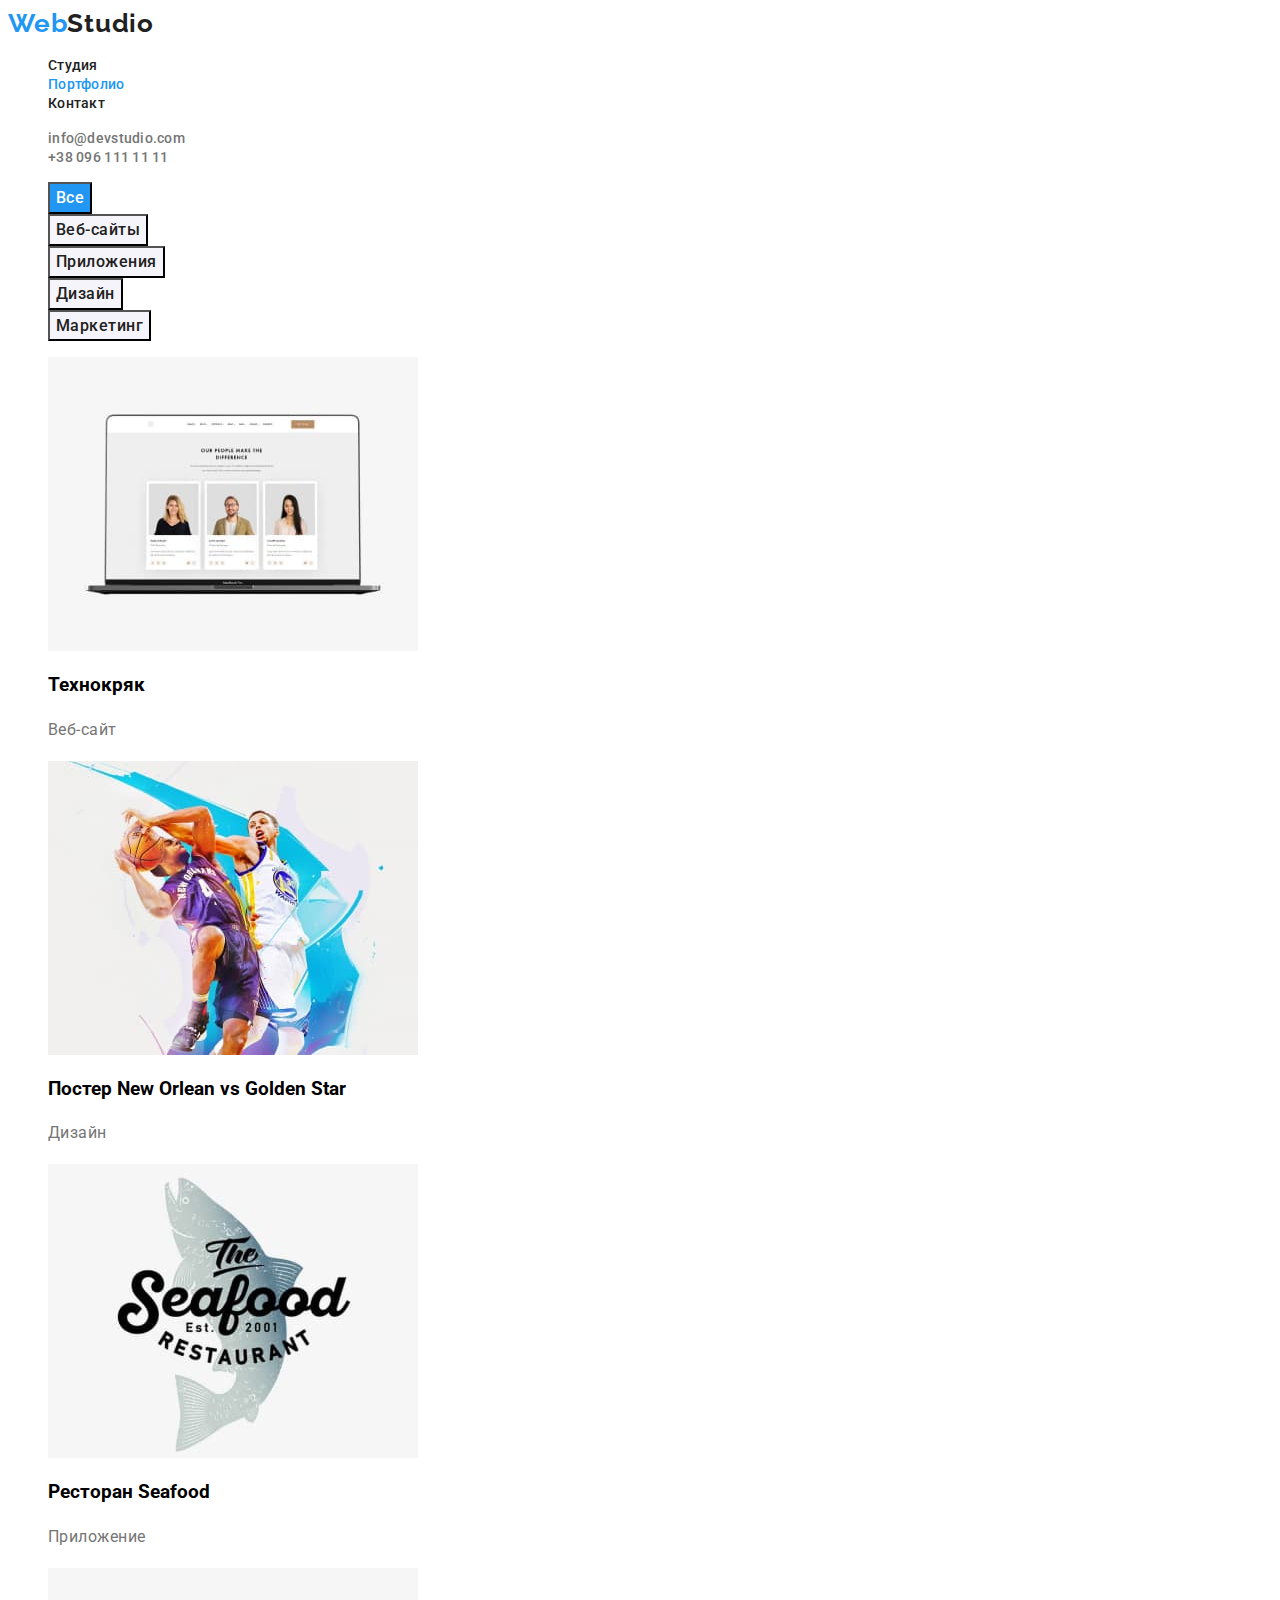
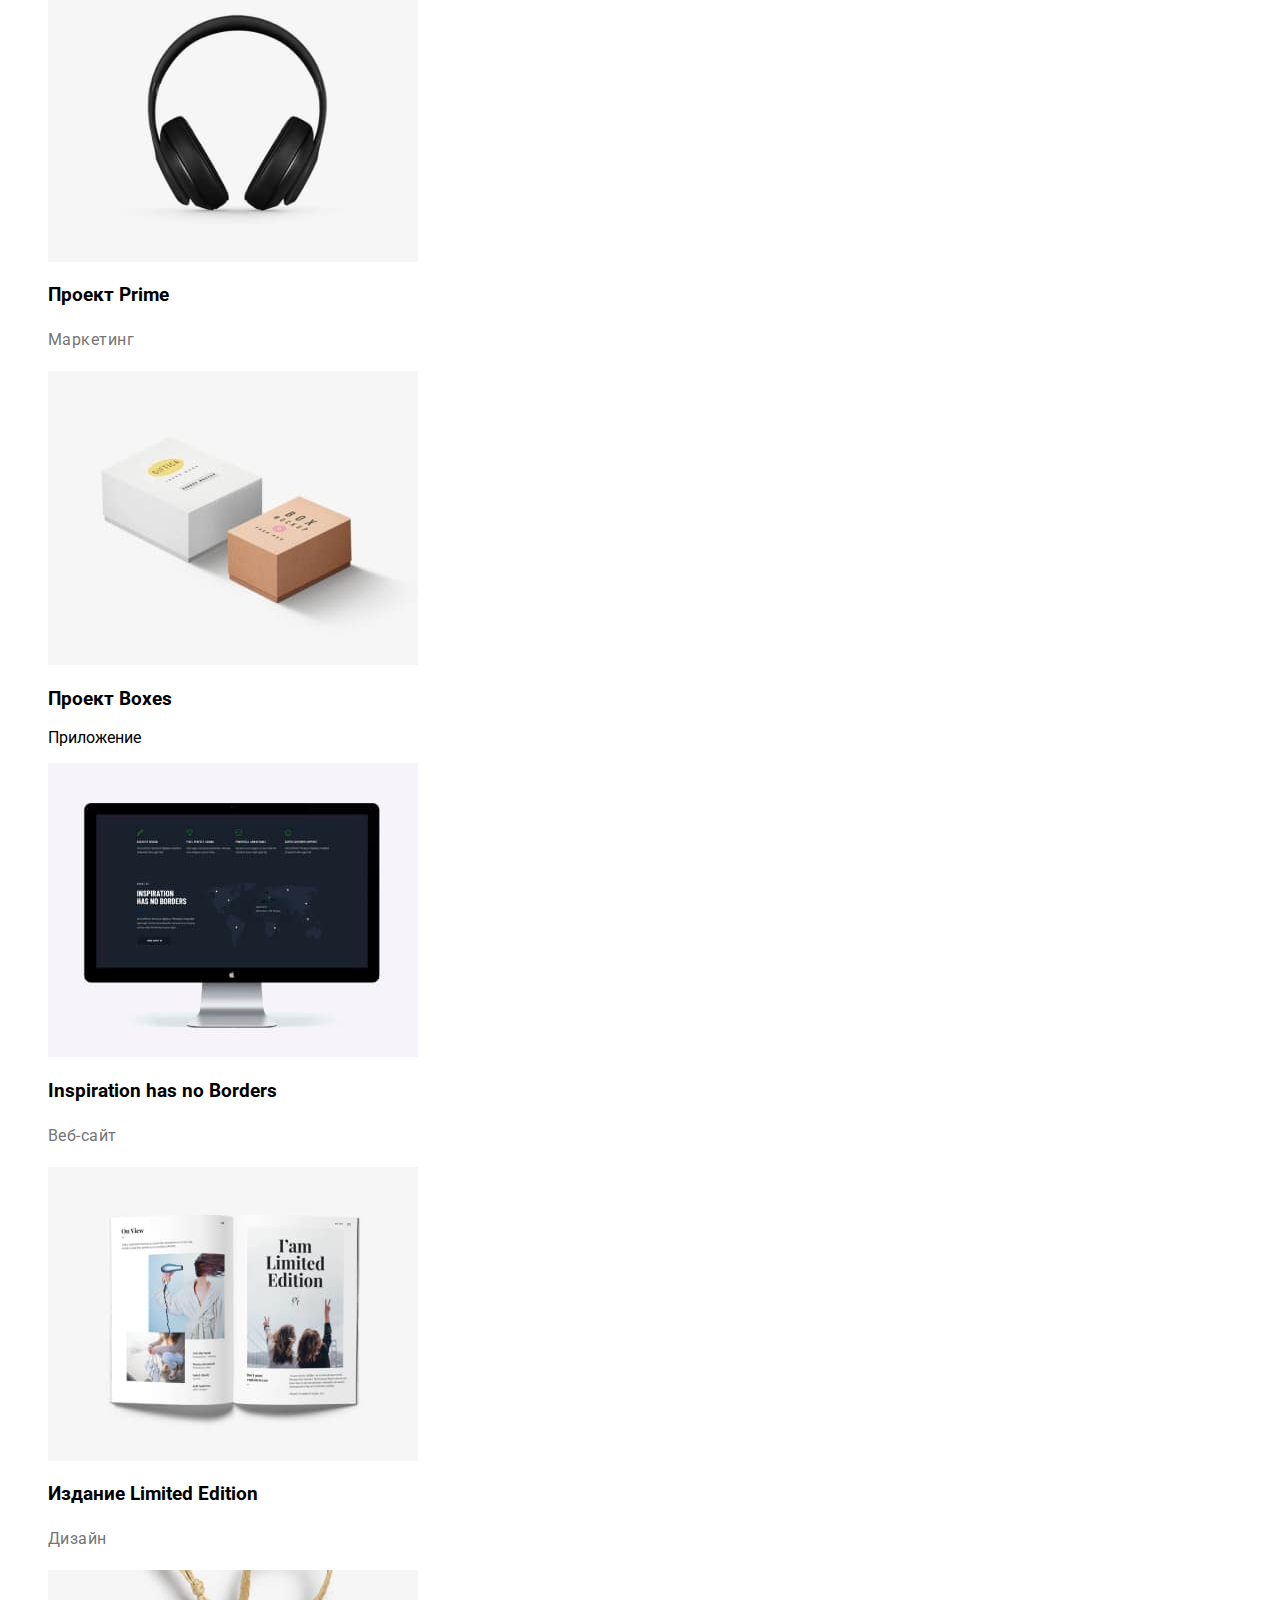
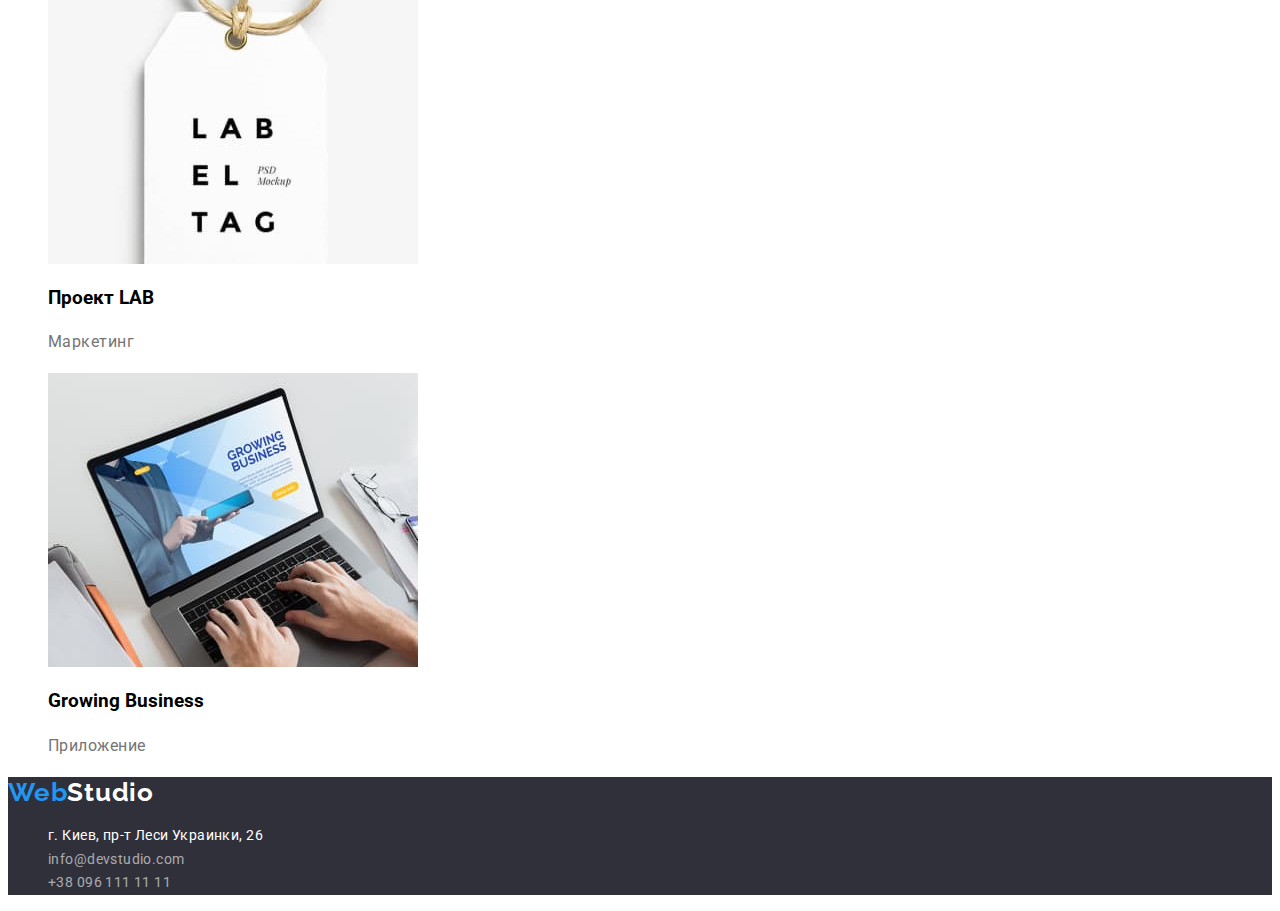
==== portfolio.html @ 8915cd69 "Копия" ====
<!DOCTYPE html>
    <html lang="ru">
    
    <head>
        <meta charset="UTF-8">
        <meta http-equiv="X-UA-Compatible" content="IE=edge">
        <meta name="viewport" content="width=device-width, initial-scale=1.0">
        <title>Портфолио</title>
        <link rel="preconnect" href="https://fonts.googleapis.com">
        <link rel="preconnect" href="https://fonts.gstatic.com" crossorigin>
        <link
            href="https://fonts.googleapis.com/css2?family=Raleway:wght@700&family=Roboto:wght@400;500;700;900&display=swap"
            rel="stylesheet">
        <link rel="stylesheet" href="./css/styles.css" />
    </head>
    
    <body>
        <header>
            <a class="link link-logo" href=""><span class="logo-title">Web</span><span class="logo-item">Studio</span> </a>
            <nav>
                <ul>
                    <li class="list"><a class="link header-link" href="https://lehahorban.github.io/goit-markup-hw-02./">Студия</a></li>
                    <li class="list"><a class="link header-links" href="">Портфолио</a></li>
                    <li class="list"><a class="link header-link" href="">Контакт</a> </li>
                </ul>
            </nav>
            <ul>
                <li class="list"><a class="link link-mail" href="mailto:info@devstudio.com">info@devstudio.com</a></li>
                <li class="list"><a class="link link-tel" href="tel:+380961111111">+38 096 111 11 11</a> </li>
            </ul>
        </header>
        <main>
            <section class="main">
                <ul class="main-link">
                    <li>
                       <button class="mains-btn" type="button">Все</button>
                    </li>
                    <li>
                        <button class="main-btn" type="button">Веб-сайты</button>
                    </li>
                    <li>
                        <button class="main-btn" type="button">Приложения</button>
                    </li>
                    <li>
                        <button class="main-btn" type="button">Дизайн</button>
                    </li>
                    <li>
                        <button class="main-btn" type="button">Маркетинг</button>
                    </li>
                </ul>
                <ul class="main-list">
                    <li>
                        <img src="./pictures/pictures.jpg" alt="Веб-сайт" width="370">
                        <h3 class="main-item">Технокряк</h3>
                        <p class="main-title">Веб-сайт</p>
                    </li>
                    <li>
                        <img src="./pictures/pictures1.jpg" alt="Дизайн" width="370">
                        <h3 class="main-item">Постер New Orlean vs Golden Star</h3>
                        <p class="main-title">Дизайн</p>
                    </li>
                    <li>
                        <img src="./pictures/pictures2.jpg" alt="Приложение" width="370" >
                        <h3 class="main-item">Ресторан Seafood</h3>
                        <p class="main-title">Приложение</p>
                    </li>
                    <li>
                        <img src="./pictures/pictures3.jpg" alt="Маркетинг" width="370">
                        <h3 class="main-item">Проект Prime</h3>
                        <p class="main-title">Маркетинг</p>
                    </li>
                    <li>
                        <img src="./pictures/pictures4.jpg" alt="Приложение" width="370">
                        <h3 class="main-item">Проект Boxes</h3>
                        <p>Приложение</p>
                    </li>
                    <li>
                        <img src="./pictures/pictures5.jpg" alt="Веб-сайт" width="370">
                        <h3 class="main-item">Inspiration has no Borders</h3>
                        <p class="main-title">Веб-сайт</p>
                    </li>
                    <li>
                        <img src="./pictures/pictures6.jpg" alt="Дизайн" width="370">
                        <h3 class="main-item">Издание Limited Edition</h3>
                        <p class="main-title">Дизайн</p>
                    </li>
                    <li>
                        <img src="./pictures/pictures7.jpg" alt="Маркетинг" width="370">
                        <h3 class="main-item">Проект LAB</h3>
                        <p class="main-title">Маркетинг</p>
                    </li>
                    <li>
                        <img src="./pictures/pictures8.jpg" alt="Приложение" width="370">
                        <h3 class="main-item">Growing Business</h3>
                        <p class="main-title">Приложение</p>
                    </li>
                </ul>
            </section>

        </main>
        <footer class="footer">
            <a class ="link footer-logo" href=""><span class="logo-title">Web</span><span class="logo-it">Studio</span> </a>
            <address>
                <ul>
                    <li class="list">
                        <a class="link footer-address" href="https://goo.gl/maps/CnuF6SRfgWgfMDeP9" target="_blank"
                            rel="noopener noreferrer">г. Киев,
                            пр-т Леси Украинки, 26</a>
                    </li>
                    <li class="list">
                        <a class="link footer-mail" href="mailto:info@devstudio.com">info@devstudio.com</a>
                    </li>
                    <li class="list">
                        <a class="link footer-tel" href="tel:+380961111111">+38 096 111 11 11</a>
                    </li>
                </ul>
            </address>
        
        </footer>
        </body>
        
        </html>
---- css/styles.css ----
:root {
  --background-origin: #ffffff;
  --basik-color: #2f303a;
  --first-text-color: #212121;
  --second-text-color: #757575;
  --accent-color: #2196f3;
  --first-title-color: #ffffff;
  --footer-text-color: rgba(255, 255, 255, 0.6);
  --btn-hover-color: #188ce8;
  --btn-second-color: #f5f4fa;
  --background-item-color: #e5e5e5;
  --background-items-color: #f5f4fa;
}
body {
  font-family: 'Roboto', sans-serif;
}
.list {
  list-style: none;
}
.link {
  text-decoration: none;
}
.header {
  color: var(--background-origin);
}
.header-links {
  font-weight: 500;
  font-size: 14px;
  line-height: 1.14;
  letter-spacing: 0.02em;
  color: var(--accent-color);
}
.header-links:hover,
.header-links:focus {
  color: var(--accent-color);
}
.header-link{
  font-weight: 500;
  font-size: 14px;
  line-height: 1.14;
  letter-spacing: 0.02em;
  color: var(--first-text-color);

}
.header-link:hover,
.header-link:focus {
  color: var(--accent-color);
}
.link-mail:hover,
.link-mail:focus {
  color: var(--accent-color);
}
.link-tel:hover,
.link-tel:focus {
  color: var(--accent-color);
}
.hero-btn {
  background: #2196f3;
  box-shadow: 0px 4px 4px rgba(0, 0, 0, 0.15);
  font-family: Roboto;
  font-style: normal;
  font-weight: bold;
  font-size: 16px;
  line-height: 1.87;
  text-align: center;
  letter-spacing: 0.06em;
  color: var(--first-title-color);
  cursor: pointer;
}
.hero-btn:hover,
.hero-btn:focus {
  background-color: #188ce8;
}
.header-link {
  font-weight: 500;
  font-size: 14px;
  line-height: 1.14;
  letter-spacing: 0.02em;

  color: var(--first-text-color);
}
.link-mail {
  font-weight: 500;
  font-size: 14px;
  line-height: 1.14;
  letter-spacing: 0.02em;
  color: var(--second-text-color);
}
.link-tel {
  font-weight: 500;
  font-size: 14px;
  line-height: 1.14;
  letter-spacing: 0.02em;

  color: var(--second-text-color);
}

.logo-title {
  font-family: Raleway;
  font-style: normal;
  font-weight: bold;
  font-size: 26px;
  line-height: 1.19;
  letter-spacing: 0.03em;
  color: var(--accent-color);
}
.logo-item {
  font-family: Raleway;
  font-style: normal;
  font-weight: bold;
  font-size: 26px;
  line-height: 1.19;
  letter-spacing: 0.03em;
  color: var(--first-text-color);
}
.logo-it {
  font-family: Raleway;
  font-style: normal;
  font-weight: bold;
  font-size: 26px;
  line-height: 1.19;
  letter-spacing: 0.03em;
  color: white;
}
.hero {
  background-color: var(--basik-color);
}

.hero-title {
  font-weight: 900;
  font-size: 44px;
  line-height: 1.36;
  letter-spacing: 0.06em;
  color: var(--first-title-color);
  text-transform: uppercase;
}
.title {
  background-color: var(--background-item-color);
}
.work {
  background-color: var(--background-item-color);
}
.team {
  background-color: var(--background-items-color);
}

.about-title {
  font-weight: bold;
  font-size: 14px;
  line-height: 1.14;
  letter-spacing: 0.03em;
  color: var(--first-text-color);
  text-transform: uppercase;
}
.title-text {
  font-weight: normal;
  font-size: 14px;
  line-height: 1.71;
  letter-spacing: 0.03em;
  color: var(--second-text-color);
}
.work-title {
  font-weight: bold;
  font-size: 36px;
  line-height: 1.16;
  text-align: center;
  letter-spacing: 0.03em;
  color: var(--first-text-color);
}
.team-title {
  font-weight: bold;
  font-size: 36px;
  line-height: 1.16;
  text-align: center;
  letter-spacing: 0.03em;
  color: var(--first-text-color);
}

.name-title {
  font-weight: 500;
  font-size: 16px;
  line-height: 1.18;
  text-align: center;
  letter-spacing: 0.03em;
  color: var(--first-text-color);
}
.masters-item {
  font-weight: normal;
  font-size: 16px;
  line-height: 1.18;
  text-align: center;
  letter-spacing: 0.03em;
  color: var(--second-text-color);
}
.footer {
  background-color: var(--basik-color);
}
.footer-logo {
  font-family: Raleway;
  font-style: normal;
  font-weight: bold;
  font-size: 26px;
  line-height: 1.19;
  letter-spacing: 0.03em;
  color: var(--accent-color);
}

.footer-address {
  font-style: normal;
  font-weight: normal;
  font-size: 14px;
  line-height: 1.71;
  letter-spacing: 0.03em;
  color: var(--first-title-color)
}
.footer-address:hover,
.footer-address:focus {
  color: var(--first-title-color);
}
.footer-mail {
  font-style: normal;
  font-weight: normal;
  font-size: 14px;
  line-height: 1.71;
  letter-spacing: 0.03em;
  color: var(--footer-text-color);
}
.footer-mail:hover,
.footer-mail:focus {
  color: var(--first-title-color);
}
.footer-tel {
  font-style: normal;
  font-weight: normal;
  font-size: 14px;
  line-height: 1.71;
  letter-spacing: 0.03em;
  color: var(--footer-text-color);
}
.footer-tel:hover,
.footer-tel:focus {
  color: var(--first-title-color);
}
.hero {
  text-align: center;
}
/* --------------------------------------Портфолио -------------------------------*/
.main-list {
  list-style: none;
}
.main-link {
  list-style: none;
}
.mains-btn {
background-color: var(--accent-color); 
color: var(--first-title-color);
font-family: Roboto;
font-style: normal;
font-weight: 500;
font-size: 16px;
line-height: 1.62;
text-align: center;
letter-spacing: 0.03em;  
cursor: pointer;
}
.mains-btn:hover,
.mains-btn:focus {
  background-color: var(--btn-hover-color);
}
.main-btn {
  background-color: var(--btn-second-color);
  color: var(--first-text-color);
font-family: Roboto;
font-style: normal;
font-weight: 500;
font-size: 16px;
line-height: 1.62;
text-align: center;
letter-spacing: 0.03em;
cursor: pointer;
}

.main-btn:hover,
.main-btn:focus {
  background-color: var(--accent-color);
}

}
.main-item {
  font-weight: bold;
  font-size: 18px;
  line-height: 2;
  letter-spacing: 0.06em;
  color: var(--first-text-color);
}
.main-title {
  font-weight: normal;
  font-size: 16px;
  line-height: 1.87;
  letter-spacing: 0.03em;
  color: var(--second-text-color);
}
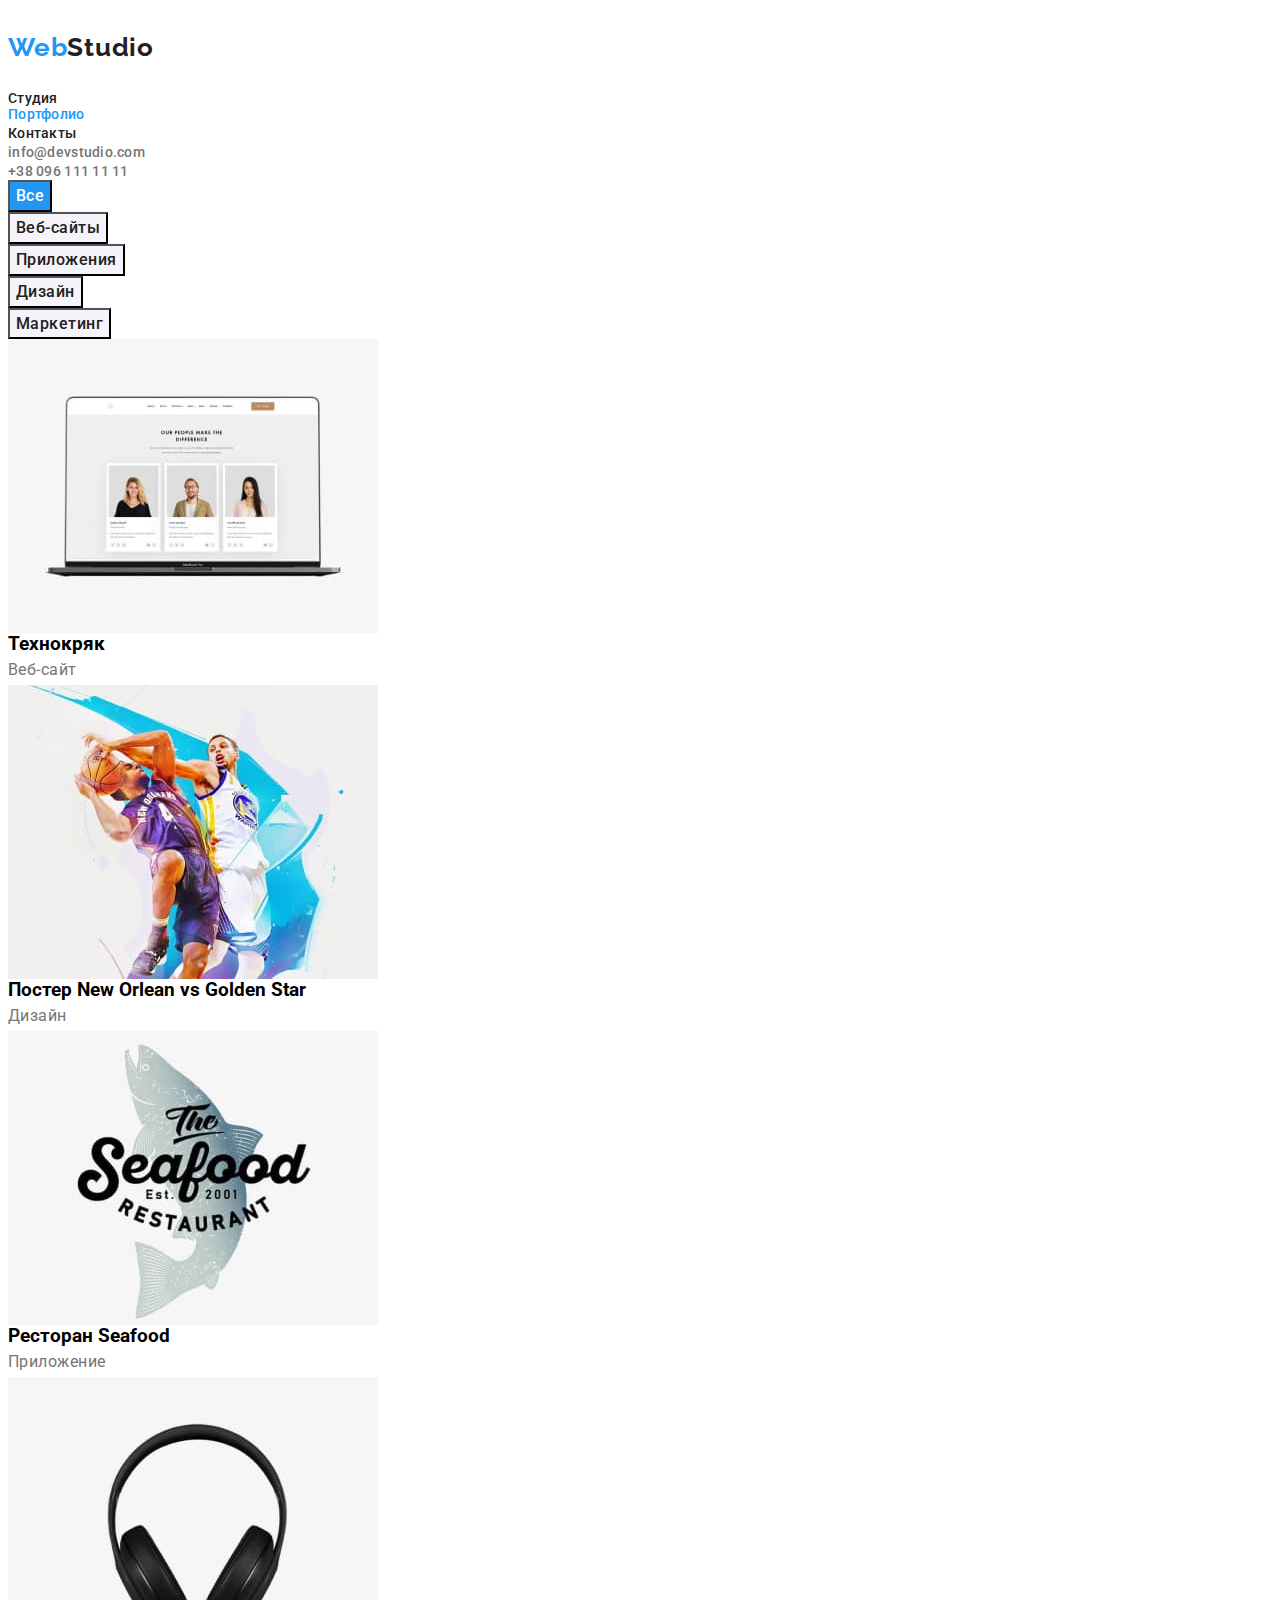
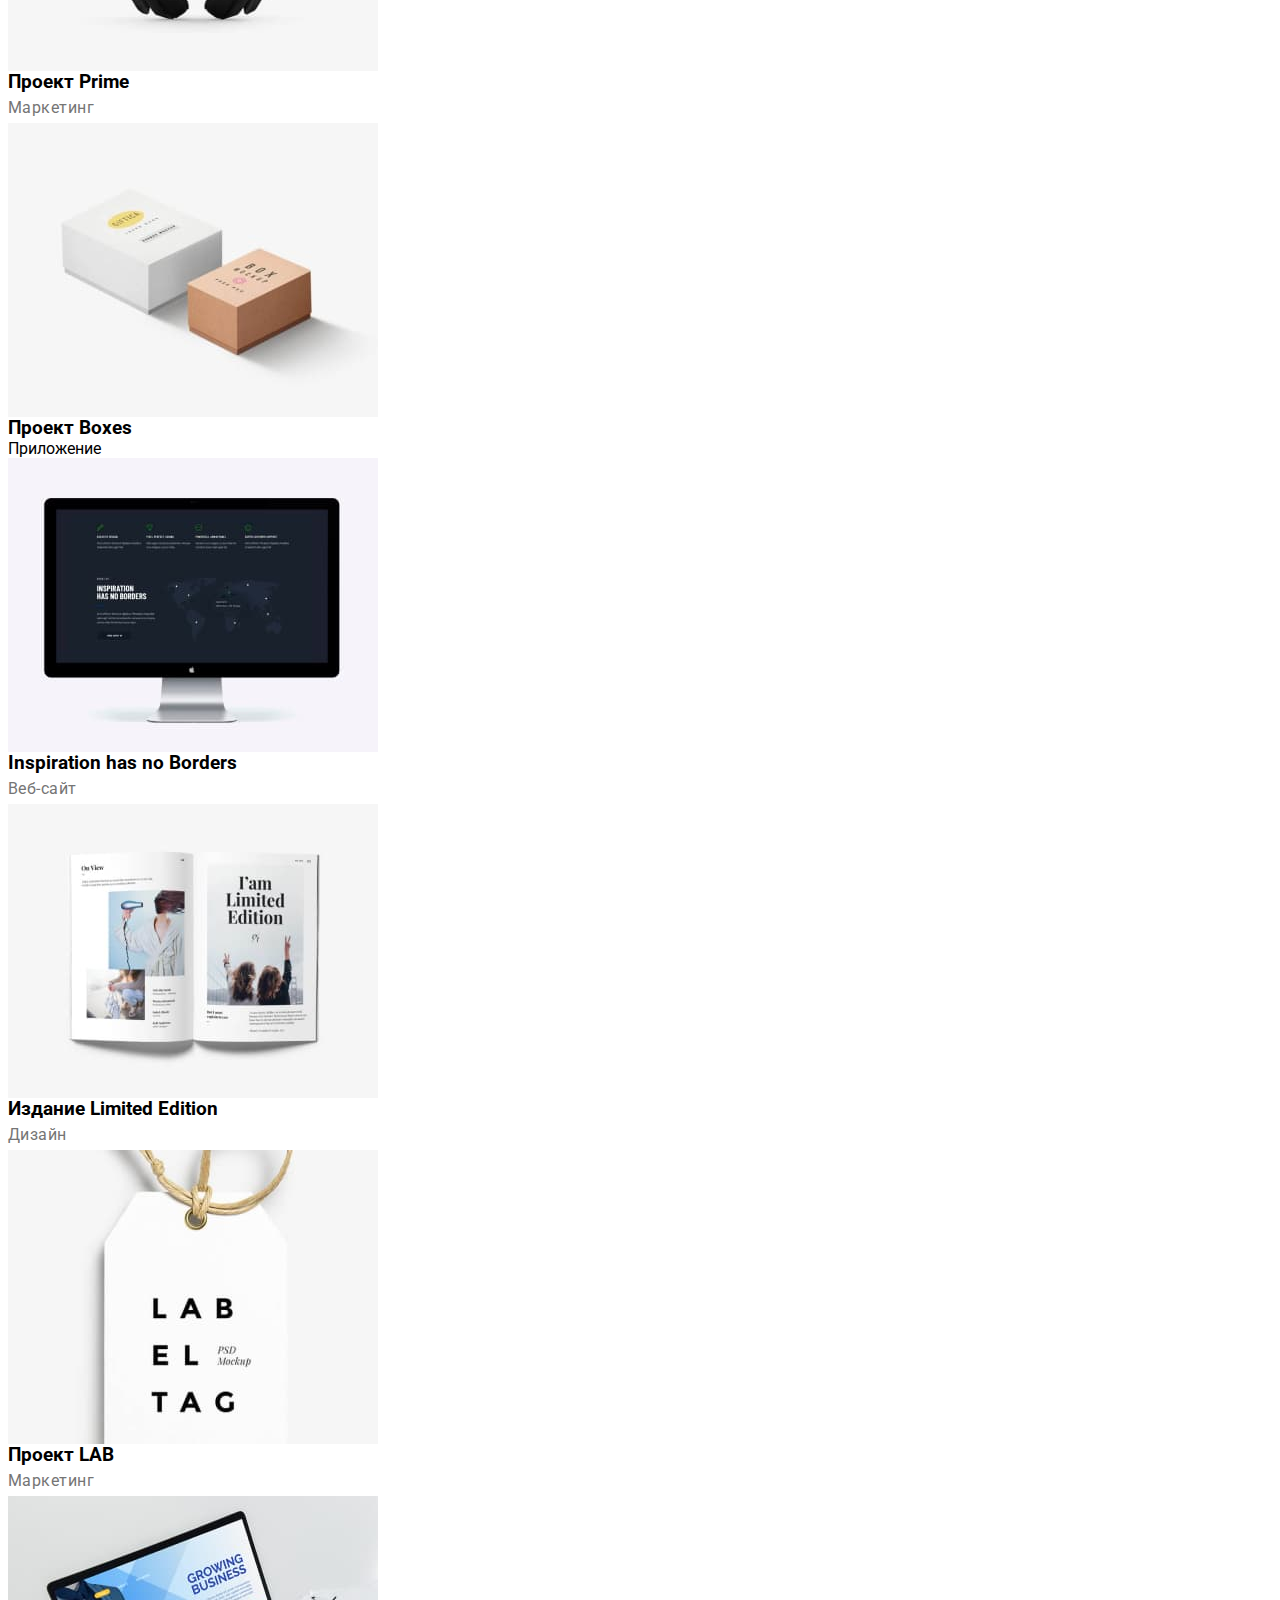
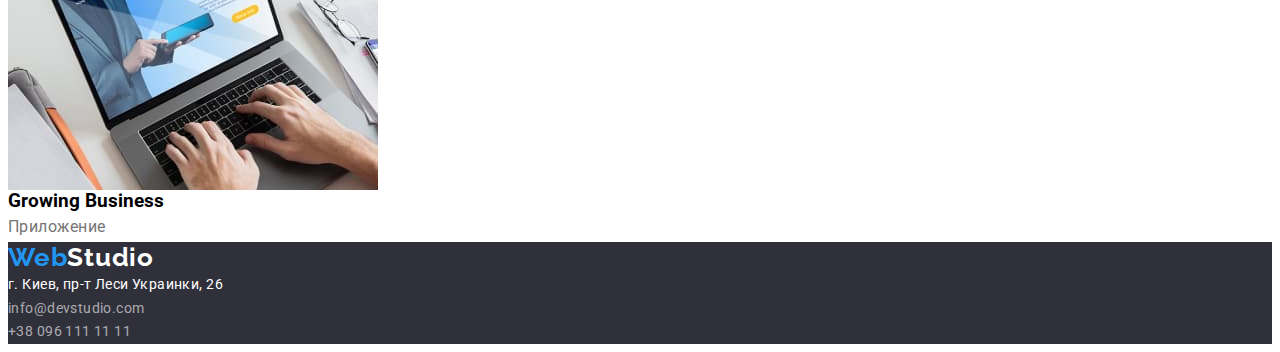
==== commit 92a83986: "Хедер" ====
--- a/portfolio.html
+++ b/portfolio.html
@@ -12,6 +12,9 @@
         <link
             href="https://fonts.googleapis.com/css2?family=Raleway:wght@700&family=Roboto:wght@400;500;700;900&display=swap"
             rel="stylesheet">
+        <link rel="stylesheet" href="https://cdnjs.cloudflare.com/ajax/libs/modern-normalize/1.1.0/modern-normalize.min.css"
+                integrity="sha512-wpPYUAdjBVSE4KJnH1VR1HeZfpl1ub8YT/NKx4PuQ5NmX2tKuGu6U/JRp5y+Y8XG2tV+wKQpNHVUX03MfMFn9Q=="
+                crossorigin="anonymous" referrerpolicy="no-referrer" />
         <link rel="stylesheet" href="./css/styles.css" />
     </head>
     
@@ -22,7 +25,7 @@
                 <ul>
                     <li class="list"><a class="link header-link" href="https://lehahorban.github.io/goit-markup-hw-02./">Студия</a></li>
                     <li class="list"><a class="link header-links" href="">Портфолио</a></li>
-                    <li class="list"><a class="link header-link" href="">Контакт</a> </li>
+                    <li class="list"><a class="link header-link" href="">Контакты</a> </li>
                 </ul>
             </nav>
             <ul>
--- a/css/styles.css
+++ b/css/styles.css
@@ -14,14 +14,47 @@
 body {
   font-family: 'Roboto', sans-serif;
 }
+p,
+h1,
+h2,
+h3,
+h4,
+h5,
+h6 {
+  margin: 0;
+}
+ul {
+  margin: 0;
+  padding: 0;
+}
+button {
+  cursor: pointer;
+}
+
+img {
+  display: block;
+}
+.container {
+  width: 1200px;
+  padding-left: 15px;
+  padding-right: 15px;
+  margin: 0 auto;
+  outline: 2px solid red;
+}
+.section {
+padding-top: 94px;
+padding-bottom: 94px;
+}
 .list {
   list-style: none;
 }
+
 .link {
   text-decoration: none;
 }
 .header {
   color: var(--background-origin);
+  
 }
 .header-links {
   font-weight: 500;
@@ -29,262 +62,300 @@
   line-height: 1.14;
   letter-spacing: 0.02em;
   color: var(--accent-color);
-}
+  display: flex;
+ 
+ 
+ }
+ .header-container{display: flex;   
+   }
+ .header-nav{ 
+   display: block;
+   display: flex;   
+   align-items: center;
+    padding-top: 32px;
+    padding-bottom: 32px;
+  }
+  .header-tel  {
+    display: block;
+    display: flex;   
+    padding-top: 32px;
+    padding-bottom: 32px;
+    margin-left: auto;
+    align-items: center;
+  }
+
 .header-links:hover,
 .header-links:focus {
   color: var(--accent-color);
 }
-.header-link{
+}
+.header-link {
   font-weight: 500;
   font-size: 14px;
   line-height: 1.14;
   letter-spacing: 0.02em;
   color: var(--first-text-color);
-
-}
-.header-link:hover,
-.header-link:focus {
-  color: var(--accent-color);
-}
-.link-mail:hover,
-.link-mail:focus {
-  color: var(--accent-color);
-}
-.link-tel:hover,
-.link-tel:focus {
-  color: var(--accent-color);
-}
-.hero-btn {
-  background: #2196f3;
-  box-shadow: 0px 4px 4px rgba(0, 0, 0, 0.15);
-  font-family: Roboto;
-  font-style: normal;
-  font-weight: bold;
-  font-size: 16px;
-  line-height: 1.87;
-  text-align: center;
-  letter-spacing: 0.06em;
-  color: var(--first-title-color);
-  cursor: pointer;
-}
-.hero-btn:hover,
-.hero-btn:focus {
-  background-color: #188ce8;
-}
-.header-link {
-  font-weight: 500;
-  font-size: 14px;
-  line-height: 1.14;
-  letter-spacing: 0.02em;
-
-  color: var(--first-text-color);
-}
-.link-mail {
-  font-weight: 500;
-  font-size: 14px;
-  line-height: 1.14;
-  letter-spacing: 0.02em;
-  color: var(--second-text-color);
-}
-.link-tel {
-  font-weight: 500;
-  font-size: 14px;
-  line-height: 1.14;
-  letter-spacing: 0.02em;
-
-  color: var(--second-text-color);
-}
-
-.logo-title {
-  font-family: Raleway;
-  font-style: normal;
-  font-weight: bold;
-  font-size: 26px;
-  line-height: 1.19;
-  letter-spacing: 0.03em;
-  color: var(--accent-color);
-}
-.logo-item {
-  font-family: Raleway;
-  font-style: normal;
-  font-weight: bold;
-  font-size: 26px;
-  line-height: 1.19;
-  letter-spacing: 0.03em;
-  color: var(--first-text-color);
-}
-.logo-it {
-  font-family: Raleway;
-  font-style: normal;
-  font-weight: bold;
-  font-size: 26px;
-  line-height: 1.19;
-  letter-spacing: 0.03em;
-  color: white;
-}
-.hero {
-  background-color: var(--basik-color);
-}
-
-.hero-title {
-  font-weight: 900;
-  font-size: 44px;
-  line-height: 1.36;
-  letter-spacing: 0.06em;
-  color: var(--first-title-color);
-  text-transform: uppercase;
-}
-.title {
-  background-color: var(--background-item-color);
-}
-.work {
-  background-color: var(--background-item-color);
-}
-.team {
-  background-color: var(--background-items-color);
-}
-
-.about-title {
-  font-weight: bold;
-  font-size: 14px;
-  line-height: 1.14;
-  letter-spacing: 0.03em;
-  color: var(--first-text-color);
-  text-transform: uppercase;
-}
-.title-text {
-  font-weight: normal;
-  font-size: 14px;
-  line-height: 1.71;
-  letter-spacing: 0.03em;
-  color: var(--second-text-color);
-}
-.work-title {
-  font-weight: bold;
-  font-size: 36px;
-  line-height: 1.16;
-  text-align: center;
-  letter-spacing: 0.03em;
-  color: var(--first-text-color);
-}
-.team-title {
-  font-weight: bold;
-  font-size: 36px;
-  line-height: 1.16;
-  text-align: center;
-  letter-spacing: 0.03em;
-  color: var(--first-text-color);
-}
-
-.name-title {
-  font-weight: 500;
-  font-size: 16px;
-  line-height: 1.18;
-  text-align: center;
-  letter-spacing: 0.03em;
-  color: var(--first-text-color);
-}
-.masters-item {
-  font-weight: normal;
-  font-size: 16px;
-  line-height: 1.18;
-  text-align: center;
-  letter-spacing: 0.03em;
-  color: var(--second-text-color);
-}
-.footer {
-  background-color: var(--basik-color);
-}
-.footer-logo {
-  font-family: Raleway;
-  font-style: normal;
-  font-weight: bold;
-  font-size: 26px;
-  line-height: 1.19;
-  letter-spacing: 0.03em;
-  color: var(--accent-color);
-}
-
-.footer-address {
-  font-style: normal;
-  font-weight: normal;
-  font-size: 14px;
-  line-height: 1.71;
-  letter-spacing: 0.03em;
-  color: var(--first-title-color)
-}
-.footer-address:hover,
-.footer-address:focus {
-  color: var(--first-title-color);
-}
-.footer-mail {
-  font-style: normal;
-  font-weight: normal;
-  font-size: 14px;
-  line-height: 1.71;
-  letter-spacing: 0.03em;
-  color: var(--footer-text-color);
-}
-.footer-mail:hover,
-.footer-mail:focus {
-  color: var(--first-title-color);
-}
-.footer-tel {
-  font-style: normal;
-  font-weight: normal;
-  font-size: 14px;
-  line-height: 1.71;
-  letter-spacing: 0.03em;
-  color: var(--footer-text-color);
-}
-.footer-tel:hover,
-.footer-tel:focus {
-  color: var(--first-title-color);
-}
-.hero {
-  text-align: center;
-}
-/* --------------------------------------Портфолио -------------------------------*/
-.main-list {
-  list-style: none;
-}
-.main-link {
-  list-style: none;
-}
-.mains-btn {
-background-color: var(--accent-color); 
-color: var(--first-title-color);
-font-family: Roboto;
-font-style: normal;
-font-weight: 500;
-font-size: 16px;
-line-height: 1.62;
-text-align: center;
-letter-spacing: 0.03em;  
-cursor: pointer;
-}
-.mains-btn:hover,
-.mains-btn:focus {
-  background-color: var(--btn-hover-color);
-}
-.main-btn {
-  background-color: var(--btn-second-color);
-  color: var(--first-text-color);
-font-family: Roboto;
-font-style: normal;
-font-weight: 500;
-font-size: 16px;
-line-height: 1.62;
-text-align: center;
-letter-spacing: 0.03em;
-cursor: pointer;
-}
-
-.main-btn:hover,
-.main-btn:focus {
-  background-color: var(--accent-color);
-}
-
+  display: flex;
+  align-items: center; 
+  
+  
+}
+.list-header:not(:last-child) {
+  margin-right: 50px;   
+ }
+
+  .header-link:hover,
+  .header-link:focus {
+    color: var(--accent-color);
+  }
+  .link-mail:hover,
+  .link-mail:focus {
+    color: var(--accent-color);
+  }
+  .link-tel:hover,
+  .link-tel:focus {
+    color: var(--accent-color);
+  }
+  .hero-btn {
+    background: #2196f3;
+    box-shadow: 0px 4px 4px rgba(0, 0, 0, 0.15);
+    font-family: Roboto;
+    font-style: normal;
+    font-weight: bold;
+    font-size: 16px;
+    line-height: 1.87;
+    text-align: center;
+    letter-spacing: 0.06em;
+    color: var(--first-title-color);
+    cursor: pointer;
+  }
+  .hero-btn:hover,
+  .hero-btn:focus {
+    background-color: #188ce8;
+  }
+  .header-link {
+    font-weight: 500;
+    font-size: 14px;
+    line-height: 1.14;
+    letter-spacing: 0.02em;
+
+    color: var(--first-text-color);
+  }
+  .last-header-mail{
+    margin-right: 50px;
+  }
+  .link-logo{
+    display: flex;
+    align-items: center;
+    padding-top: 24px;
+    padding-bottom: 25px;
+    margin-right: 93px ;
+  }
+  .link-mail {
+    font-weight: 500;
+    font-size: 14px;
+    line-height: 1.14;
+    letter-spacing: 0.02em;
+    color: var(--second-text-color);
+  }
+  .link-tel {
+    font-weight: 500;
+    font-size: 14px;
+    line-height: 1.14;
+    letter-spacing: 0.02em;
+    color: var(--second-text-color);
+    
+  }
+
+  .logo-title {
+    font-family: Raleway;
+    font-style: normal;
+    font-weight: bold;
+    font-size: 26px;
+    line-height: 1.19;
+    letter-spacing: 0.03em;
+    color: var(--accent-color);
+  }
+  .logo-item {
+    font-family: Raleway;
+    font-style: normal;
+    font-weight: bold;
+    font-size: 26px;
+    line-height: 1.19;
+    letter-spacing: 0.03em;
+    color: var(--first-text-color);
+  }
+  .logo-it {
+    font-family: Raleway;
+    font-style: normal;
+    font-weight: bold;
+    font-size: 26px;
+    line-height: 1.19;
+    letter-spacing: 0.03em;
+    color: white;
+  }
+  .hero {
+    background-color: var(--basik-color);
+  }
+
+  .hero-title {
+    font-weight: 900;
+    font-size: 44px;
+    line-height: 1.36;
+    letter-spacing: 0.06em;
+    color: var(--first-title-color);
+    text-transform: uppercase;
+  }
+  .title {
+    background-color: var(--background-item-color);
+  }
+  .work {
+    background-color: var(--background-item-color);
+  }
+  .team {
+    background-color: var(--background-items-color);
+  }
+
+  .about-title {
+    font-weight: bold;
+    font-size: 14px;
+    line-height: 1.14;
+    letter-spacing: 0.03em;
+    color: var(--first-text-color);
+    text-transform: uppercase;
+  }
+  .title-text {
+    font-weight: normal;
+    font-size: 14px;
+    line-height: 1.71;
+    letter-spacing: 0.03em;
+    color: var(--second-text-color);
+  }
+  .work-title {
+    font-weight: bold;
+    font-size: 36px;
+    line-height: 1.16;
+    text-align: center;
+    letter-spacing: 0.03em;
+    color: var(--first-text-color);
+  }
+  .team-title {
+    font-weight: bold;
+    font-size: 36px;
+    line-height: 1.16;
+    text-align: center;
+    letter-spacing: 0.03em;
+    color: var(--first-text-color);
+  }
+
+  .name-title {
+    font-weight: 500;
+    font-size: 16px;
+    line-height: 1.18;
+    text-align: center;
+    letter-spacing: 0.03em;
+    color: var(--first-text-color);
+  }
+  .masters-item {
+    font-weight: normal;
+    font-size: 16px;
+    line-height: 1.18;
+    text-align: center;
+    letter-spacing: 0.03em;
+    color: var(--second-text-color);
+  }
+  .footer {
+    background-color: var(--basik-color);
+  }
+  .footer-logo {
+    font-family: Raleway;
+    font-style: normal;
+    font-weight: bold;
+    font-size: 26px;
+    line-height: 1.19;
+    letter-spacing: 0.03em;
+    color: var(--accent-color);
+  }
+
+  .footer-address {
+    font-style: normal;
+    font-weight: normal;
+    font-size: 14px;
+    line-height: 1.71;
+    letter-spacing: 0.03em;
+    color: var(--first-title-color);
+  }
+  .footer-address:hover,
+  .footer-address:focus {
+    color: var(--first-title-color);
+  }
+  .footer-mail {
+    font-style: normal;
+    font-weight: normal;
+    font-size: 14px;
+    line-height: 1.71;
+    letter-spacing: 0.03em;
+    color: var(--footer-text-color);
+  }
+  .footer-mail:hover,
+  .footer-mail:focus {
+    color: var(--first-title-color);
+  }
+  .footer-tel {
+    font-style: normal;
+    font-weight: normal;
+    font-size: 14px;
+    line-height: 1.71;
+    letter-spacing: 0.03em;
+    color: var(--footer-text-color);
+  }
+  .footer-tel:hover,
+  .footer-tel:focus {
+    color: var(--first-title-color);
+  }
+  .hero {
+    text-align: center;
+  }
+  /* --------------------------------------Портфолио -------------------------------*/
+  .main-list {
+    list-style: none;
+  }
+  .main-link {
+    list-style: none;
+  }
+  .mains-btn {
+    background-color: var(--accent-color);
+    color: var(--first-title-color);
+    font-family: Roboto;
+    font-style: normal;
+    font-weight: 500;
+    font-size: 16px;
+    line-height: 1.62;
+    text-align: center;
+    letter-spacing: 0.03em;
+    cursor: pointer;
+  }
+  .mains-btn:hover,
+  .mains-btn:focus {
+    background-color: var(--btn-hover-color);
+  }
+  .main-btn {
+    background-color: var(--btn-second-color);
+    color: var(--first-text-color);
+    font-family: Roboto;
+    font-style: normal;
+    font-weight: 500;
+    font-size: 16px;
+    line-height: 1.62;
+    text-align: center;
+    letter-spacing: 0.03em;
+    cursor: pointer;
+  }
+
+  .main-btn:hover,
+  .main-btn:focus {
+    background-color: var(--accent-color);
+  }
 }
 .main-item {
   font-weight: bold;
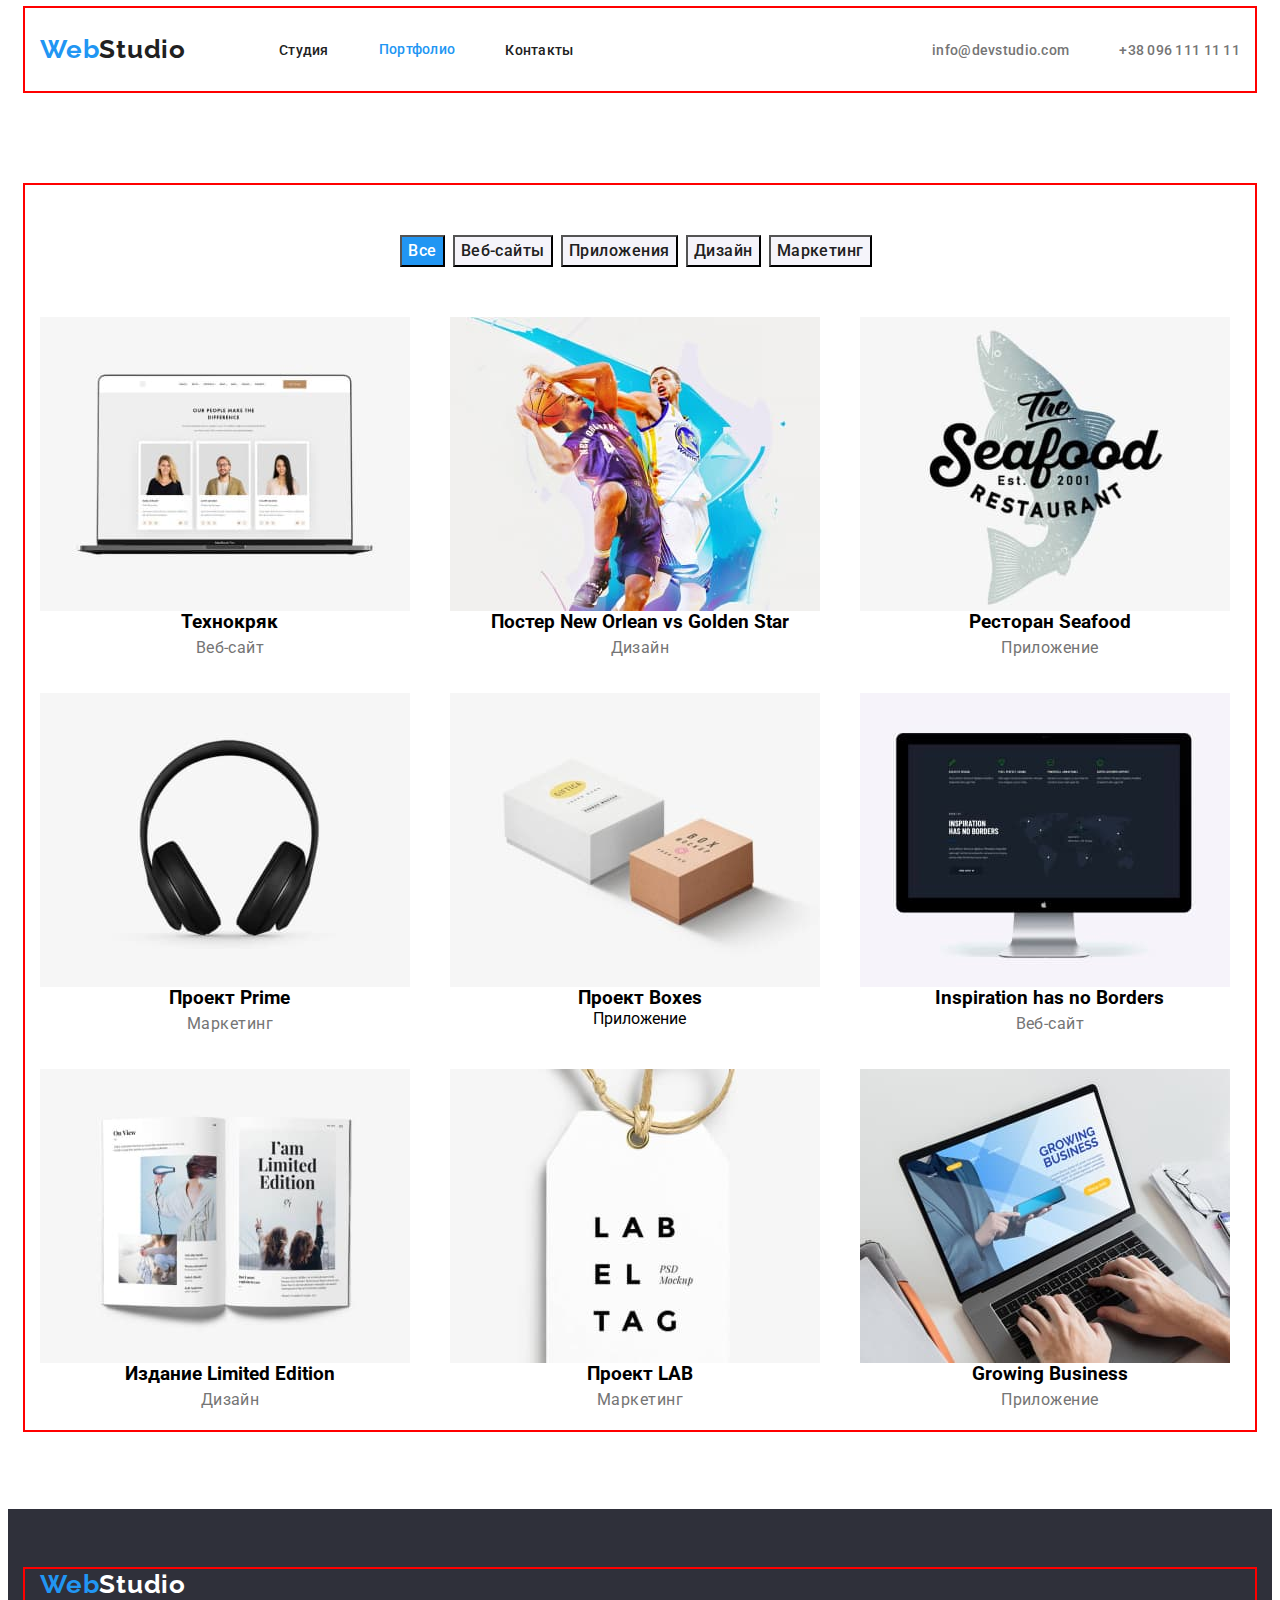
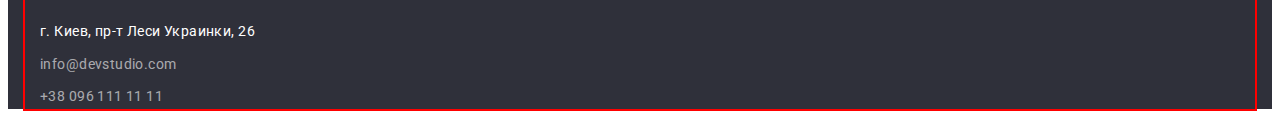
==== commit 632eba9c: "Портфолио" ====
--- a/portfolio.html
+++ b/portfolio.html
@@ -19,107 +19,112 @@
     </head>
     
     <body>
-        <header>
+        <header class="header">
+            <div class="container header-container">
             <a class="link link-logo" href=""><span class="logo-title">Web</span><span class="logo-item">Studio</span> </a>
             <nav>
-                <ul>
-                    <li class="list"><a class="link header-link" href="https://lehahorban.github.io/goit-markup-hw-02./">Студия</a></li>
-                    <li class="list"><a class="link header-links" href="">Портфолио</a></li>
-                    <li class="list"><a class="link header-link" href="">Контакты</a> </li>
+                <ul class="header-nav">
+                    <li class="list list-header"><a class="link header-link" href="https://lehahorban.github.io/goit-markup-hw-02./">Студия</a></li>
+                    <li class="list list-header"><a class="link header-links" href="">Портфолио</a></li>
+                    <li class="list list-header"><a class="link header-link" href="">Контакты</a> </li>
                 </ul>
             </nav>
-            <ul>
-                <li class="list"><a class="link link-mail" href="mailto:info@devstudio.com">info@devstudio.com</a></li>
-                <li class="list"><a class="link link-tel" href="tel:+380961111111">+38 096 111 11 11</a> </li>
+            <ul class="header-tel">
+                <li class="list list-header-mail"><a class="link link-mail" href="mailto:info@devstudio.com">info@devstudio.com</a></li>
+                <li class="list list-header-tel"><a class="link link-tel" href="tel:+380961111111">+38 096 111 11 11</a> </li>
             </ul>
+            </div>
         </header>
         <main>
-            <section class="main">
+            <section class="main section">
+                <div class="container">
                 <ul class="main-link">
-                    <li>
+                    <li class="main-button">
                        <button class="mains-btn" type="button">Все</button>
                     </li>
-                    <li>
+                    <li class="main-button">
                         <button class="main-btn" type="button">Веб-сайты</button>
                     </li>
-                    <li>
+                    <li class="main-button">
                         <button class="main-btn" type="button">Приложения</button>
                     </li>
-                    <li>
+                    <li class="main-button">
                         <button class="main-btn" type="button">Дизайн</button>
                     </li>
-                    <li>
+                    <li class="main-button">
                         <button class="main-btn" type="button">Маркетинг</button>
                     </li>
                 </ul>
                 <ul class="main-list">
-                    <li>
+                    <li class="main-card">
                         <img src="./pictures/pictures.jpg" alt="Веб-сайт" width="370">
                         <h3 class="main-item">Технокряк</h3>
                         <p class="main-title">Веб-сайт</p>
                     </li>
-                    <li>
+                    <li class="main-card">
                         <img src="./pictures/pictures1.jpg" alt="Дизайн" width="370">
                         <h3 class="main-item">Постер New Orlean vs Golden Star</h3>
                         <p class="main-title">Дизайн</p>
                     </li>
-                    <li>
+                    <li class="main-card">
                         <img src="./pictures/pictures2.jpg" alt="Приложение" width="370" >
                         <h3 class="main-item">Ресторан Seafood</h3>
                         <p class="main-title">Приложение</p>
                     </li>
-                    <li>
+                    <li class="main-card">
                         <img src="./pictures/pictures3.jpg" alt="Маркетинг" width="370">
                         <h3 class="main-item">Проект Prime</h3>
                         <p class="main-title">Маркетинг</p>
                     </li>
-                    <li>
+                    <li class="main-card">
                         <img src="./pictures/pictures4.jpg" alt="Приложение" width="370">
                         <h3 class="main-item">Проект Boxes</h3>
                         <p>Приложение</p>
                     </li>
-                    <li>
+                    <li class="main-card">
                         <img src="./pictures/pictures5.jpg" alt="Веб-сайт" width="370">
                         <h3 class="main-item">Inspiration has no Borders</h3>
                         <p class="main-title">Веб-сайт</p>
                     </li>
-                    <li>
+                    <li class="main-card">
                         <img src="./pictures/pictures6.jpg" alt="Дизайн" width="370">
                         <h3 class="main-item">Издание Limited Edition</h3>
                         <p class="main-title">Дизайн</p>
                     </li>
-                    <li>
+                    <li class="main-card">
                         <img src="./pictures/pictures7.jpg" alt="Маркетинг" width="370">
                         <h3 class="main-item">Проект LAB</h3>
                         <p class="main-title">Маркетинг</p>
                     </li>
-                    <li>
+                    <li class="main-card">
                         <img src="./pictures/pictures8.jpg" alt="Приложение" width="370">
                         <h3 class="main-item">Growing Business</h3>
                         <p class="main-title">Приложение</p>
                     </li>
                 </ul>
+                </div>
             </section>
 
         </main>
         <footer class="footer">
+            <div class="container">
             <a class ="link footer-logo" href=""><span class="logo-title">Web</span><span class="logo-it">Studio</span> </a>
             <address>
                 <ul>
-                    <li class="list">
+                    <li class="list footer-address">
                         <a class="link footer-address" href="https://goo.gl/maps/CnuF6SRfgWgfMDeP9" target="_blank"
                             rel="noopener noreferrer">г. Киев,
                             пр-т Леси Украинки, 26</a>
                     </li>
-                    <li class="list">
+                    <li class="list footer-mail">
                         <a class="link footer-mail" href="mailto:info@devstudio.com">info@devstudio.com</a>
                     </li>
-                    <li class="list">
+                    <li class="list footer-tel">
                         <a class="link footer-tel" href="tel:+380961111111">+38 096 111 11 11</a>
                     </li>
                 </ul>
             </address>
-        
+        </div>
         </footer>
         </body>
         
--- a/css/styles.css
+++ b/css/styles.css
@@ -34,6 +34,19 @@
 img {
   display: block;
 }
+.visually-hidden {
+  position: absolute;
+  width: 1px;
+  height: 1px;
+  margin: -1px;
+  border: 0;
+  padding: 0;
+  
+  white-space: nowrap;
+  clip-path: inset(100%);
+  clip: rect(0 0 0 0);
+  overflow: hidden;
+}
 .container {
   width: 1200px;
   padding-left: 15px;
@@ -66,7 +79,7 @@
  
  
  }
- .header-container{display: flex;   
+ .header-container {display: flex;   
    }
  .header-nav{ 
    display: block;
@@ -141,7 +154,7 @@
 
     color: var(--first-text-color);
   }
-  .last-header-mail{
+  .list-header-mail{
     margin-right: 50px;
   }
   .link-logo{
@@ -196,6 +209,8 @@
   }
   .hero {
     background-color: var(--basik-color);
+    padding-top: 200px;
+    padding-bottom: 200px;
   }
 
   .hero-title {
@@ -205,17 +220,35 @@
     letter-spacing: 0.06em;
     color: var(--first-title-color);
     text-transform: uppercase;
+    max-width: 696px;
+    text-align: center;
+    margin: auto;
+    margin-bottom: 30px;
   }
   .title {
     background-color: var(--background-item-color);
+    padding-bottom: 0px;
   }
   .work {
     background-color: var(--background-item-color);
+      }
+    .work-list{
+    display: flex;
+  }
+  .work-list-item:not(:last-child) {
+    margin-right: 30px;
   }
   .team {
     background-color: var(--background-items-color);
   }
-
+  .list-items{
+    display: flex;
+  }
+  .list-item:not(:last-child)  {
+    margin-right: 30px;
+  }
+
+  
   .about-title {
     font-weight: bold;
     font-size: 14px;
@@ -223,6 +256,7 @@
     letter-spacing: 0.03em;
     color: var(--first-text-color);
     text-transform: uppercase;
+    width: 270px;
   }
   .title-text {
     font-weight: normal;
@@ -230,6 +264,9 @@
     line-height: 1.71;
     letter-spacing: 0.03em;
     color: var(--second-text-color);
+    width: 270px;
+    margin-top: 10px;
+  
   }
   .work-title {
     font-weight: bold;
@@ -238,7 +275,20 @@
     text-align: center;
     letter-spacing: 0.03em;
     color: var(--first-text-color);
-  }
+    margin-bottom: 50px;
+  }
+  .title-list {
+    display: flex;
+    flex-wrap: wrap;
+    margin: -15px;
+  }
+  .list-masters{
+    flex-basis: calc(100% / 4 - 30px);
+    margin: 15px;
+    
+  }
+  
+
   .team-title {
     font-weight: bold;
     font-size: 36px;
@@ -246,6 +296,8 @@
     text-align: center;
     letter-spacing: 0.03em;
     color: var(--first-text-color);
+    margin-bottom: 50px;
+    
   }
 
   .name-title {
@@ -255,7 +307,8 @@
     text-align: center;
     letter-spacing: 0.03em;
     color: var(--first-text-color);
-  }
+    margin-top:30px; }
+
   .masters-item {
     font-weight: normal;
     font-size: 16px;
@@ -263,10 +316,14 @@
     text-align: center;
     letter-spacing: 0.03em;
     color: var(--second-text-color);
+    margin-top: 10px;
   }
   .footer {
     background-color: var(--basik-color);
-  }
+    padding-top: 60px;
+    display: flex;
+      }    
+
   .footer-logo {
     font-family: Raleway;
     font-style: normal;
@@ -274,8 +331,8 @@
     font-size: 26px;
     line-height: 1.19;
     letter-spacing: 0.03em;
-    color: var(--accent-color);
-  }
+    color: var(--accent-color);  
+          }
 
   .footer-address {
     font-style: normal;
@@ -284,6 +341,7 @@
     line-height: 1.71;
     letter-spacing: 0.03em;
     color: var(--first-title-color);
+    margin-top: 20px;
   }
   .footer-address:hover,
   .footer-address:focus {
@@ -296,6 +354,7 @@
     line-height: 1.71;
     letter-spacing: 0.03em;
     color: var(--footer-text-color);
+    margin-top: 9px;
   }
   .footer-mail:hover,
   .footer-mail:focus {
@@ -308,6 +367,7 @@
     line-height: 1.71;
     letter-spacing: 0.03em;
     color: var(--footer-text-color);
+    margin-top: 9px;
   }
   .footer-tel:hover,
   .footer-tel:focus {
@@ -319,9 +379,18 @@
   /* --------------------------------------Портфолио -------------------------------*/
   .main-list {
     list-style: none;
+    display: flex;
+    flex-wrap: wrap;
+    margin: -15px;
+  }
+  .main-card{
+    flex-basis: calc(100% / 3 - 30px);
+    margin: 15px;
+    text-align: center;
   }
   .main-link {
     list-style: none;
+    margin-bottom: 50px;
   }
   .mains-btn {
     background-color: var(--accent-color);
@@ -363,7 +432,8 @@
   line-height: 2;
   letter-spacing: 0.06em;
   color: var(--first-text-color);
-}
+  margin-top: 20px;
+    }
 .main-title {
   font-weight: normal;
   font-size: 16px;
@@ -371,3 +441,11 @@
   letter-spacing: 0.03em;
   color: var(--second-text-color);
 }
+.main-link {
+  display: flex;
+  justify-content: center;  
+}
+.main-button { 
+  margin-top: 50px;
+  margin-right: 8px;
+}
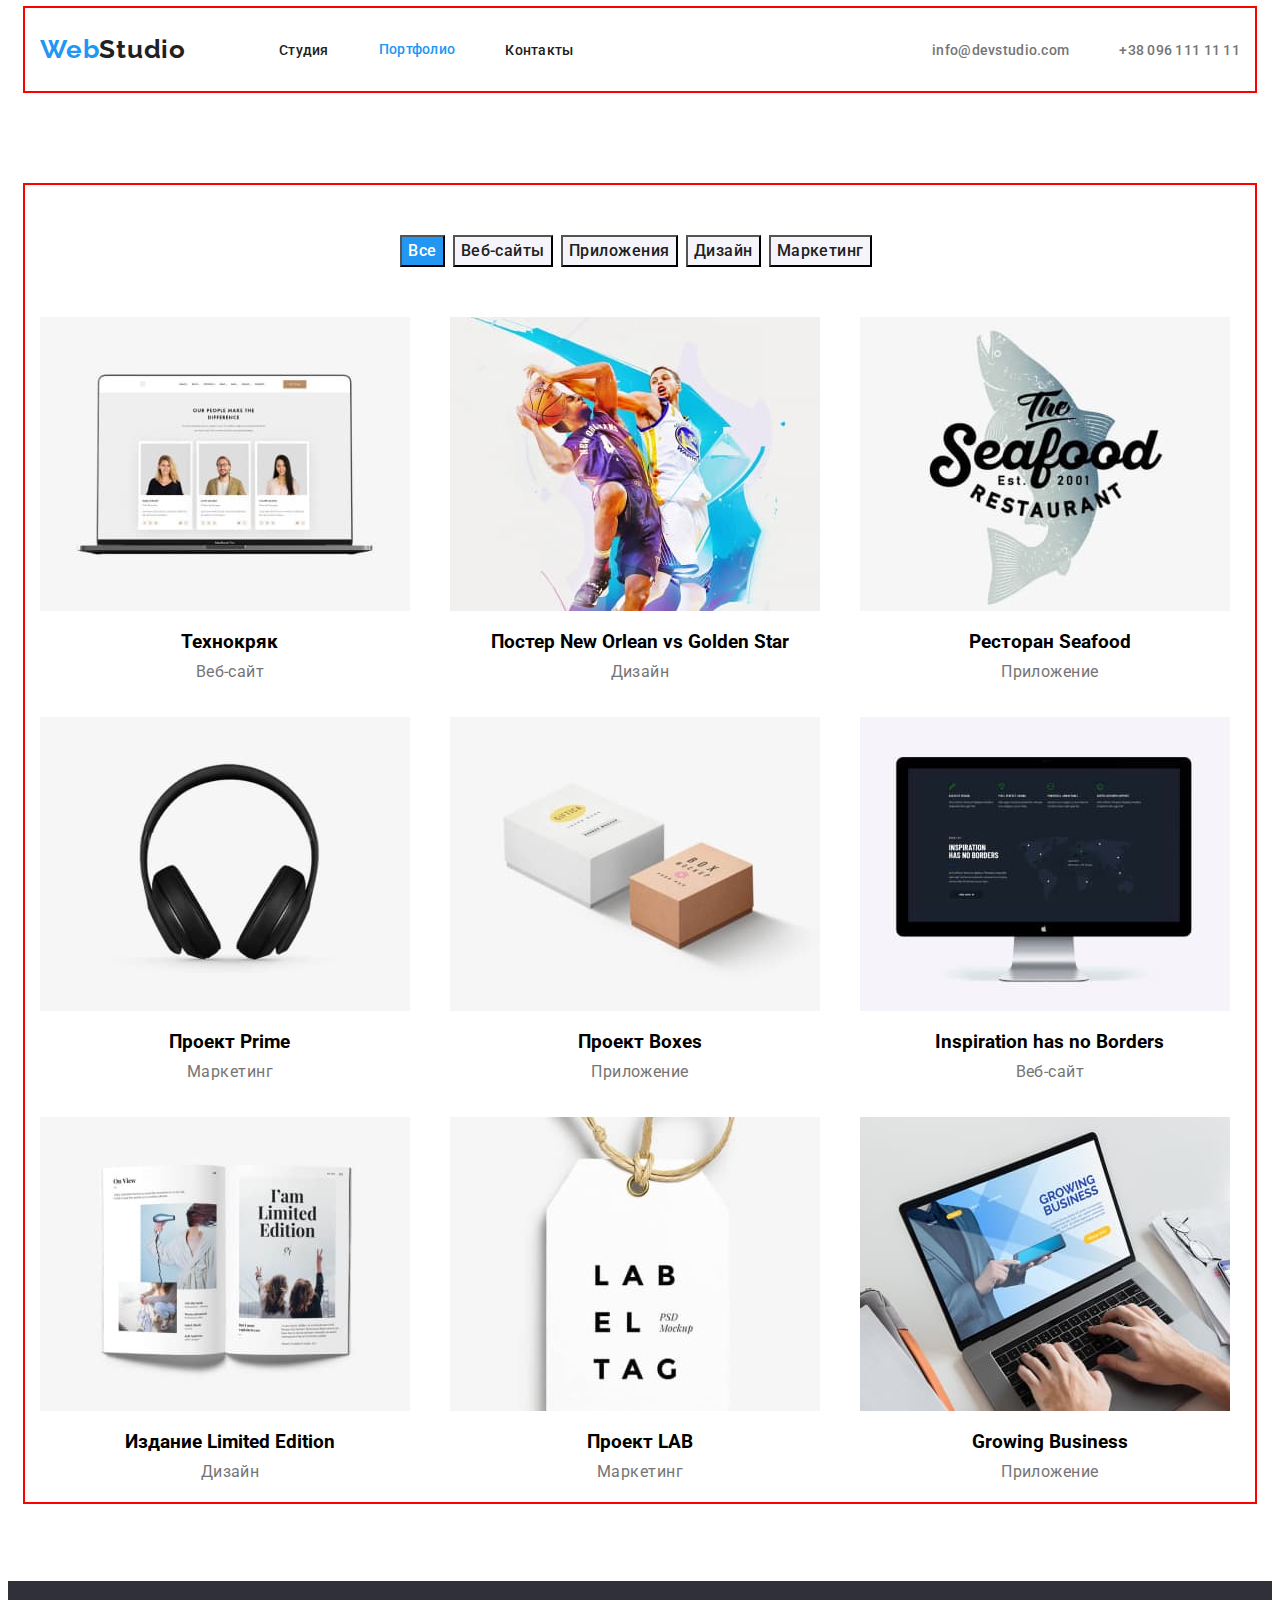
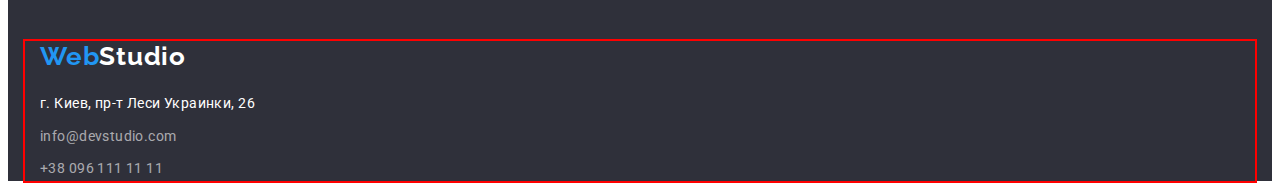
==== commit c599946f: "Портфолио" ====
--- a/portfolio.html
+++ b/portfolio.html
@@ -58,48 +58,66 @@
                 <ul class="main-list">
                     <li class="main-card">
                         <img src="./pictures/pictures.jpg" alt="Веб-сайт" width="370">
+                        <div class="card-item">
                         <h3 class="main-item">Технокряк</h3>
                         <p class="main-title">Веб-сайт</p>
+                        </div>
                     </li>
                     <li class="main-card">
                         <img src="./pictures/pictures1.jpg" alt="Дизайн" width="370">
+                        <div class="card-item">
                         <h3 class="main-item">Постер New Orlean vs Golden Star</h3>
                         <p class="main-title">Дизайн</p>
-                    </li>
+                    </div>
+                    </li>                    
                     <li class="main-card">
                         <img src="./pictures/pictures2.jpg" alt="Приложение" width="370" >
+                        <div class="card-item">
                         <h3 class="main-item">Ресторан Seafood</h3>
                         <p class="main-title">Приложение</p>
+                        </div>
                     </li>
                     <li class="main-card">
                         <img src="./pictures/pictures3.jpg" alt="Маркетинг" width="370">
+                        <div class="card-item">
                         <h3 class="main-item">Проект Prime</h3>
                         <p class="main-title">Маркетинг</p>
+                        </div>
                     </li>
                     <li class="main-card">
                         <img src="./pictures/pictures4.jpg" alt="Приложение" width="370">
+                        <div class="card-item">
                         <h3 class="main-item">Проект Boxes</h3>
-                        <p>Приложение</p>
+                        <p class="main-title">Приложение</p>
+                        </div>
                     </li>
                     <li class="main-card">
                         <img src="./pictures/pictures5.jpg" alt="Веб-сайт" width="370">
+                        <div class="card-item">
                         <h3 class="main-item">Inspiration has no Borders</h3>
                         <p class="main-title">Веб-сайт</p>
+                        </div>
                     </li>
                     <li class="main-card">
                         <img src="./pictures/pictures6.jpg" alt="Дизайн" width="370">
+                        <div class="card-item">
                         <h3 class="main-item">Издание Limited Edition</h3>
                         <p class="main-title">Дизайн</p>
+                        </div>
                     </li>
                     <li class="main-card">
                         <img src="./pictures/pictures7.jpg" alt="Маркетинг" width="370">
+                        <div class="card-item">
                         <h3 class="main-item">Проект LAB</h3>
                         <p class="main-title">Маркетинг</p>
+                        </div>
                     </li>
                     <li class="main-card">
                         <img src="./pictures/pictures8.jpg" alt="Приложение" width="370">
+                        <div class="card-item">
                         <h3 class="main-item">Growing Business</h3>
                         <p class="main-title">Приложение</p>
+                        </div>
                     </li>
                 </ul>
                 </div>
--- a/css/styles.css
+++ b/css/styles.css
@@ -388,6 +388,12 @@
     margin: 15px;
     text-align: center;
   }
+  .card-item {   
+    margin-top: 20px;
+  }
+  .main-title {
+    margin-top: 4px;
+  }
   .main-link {
     list-style: none;
     margin-bottom: 50px;
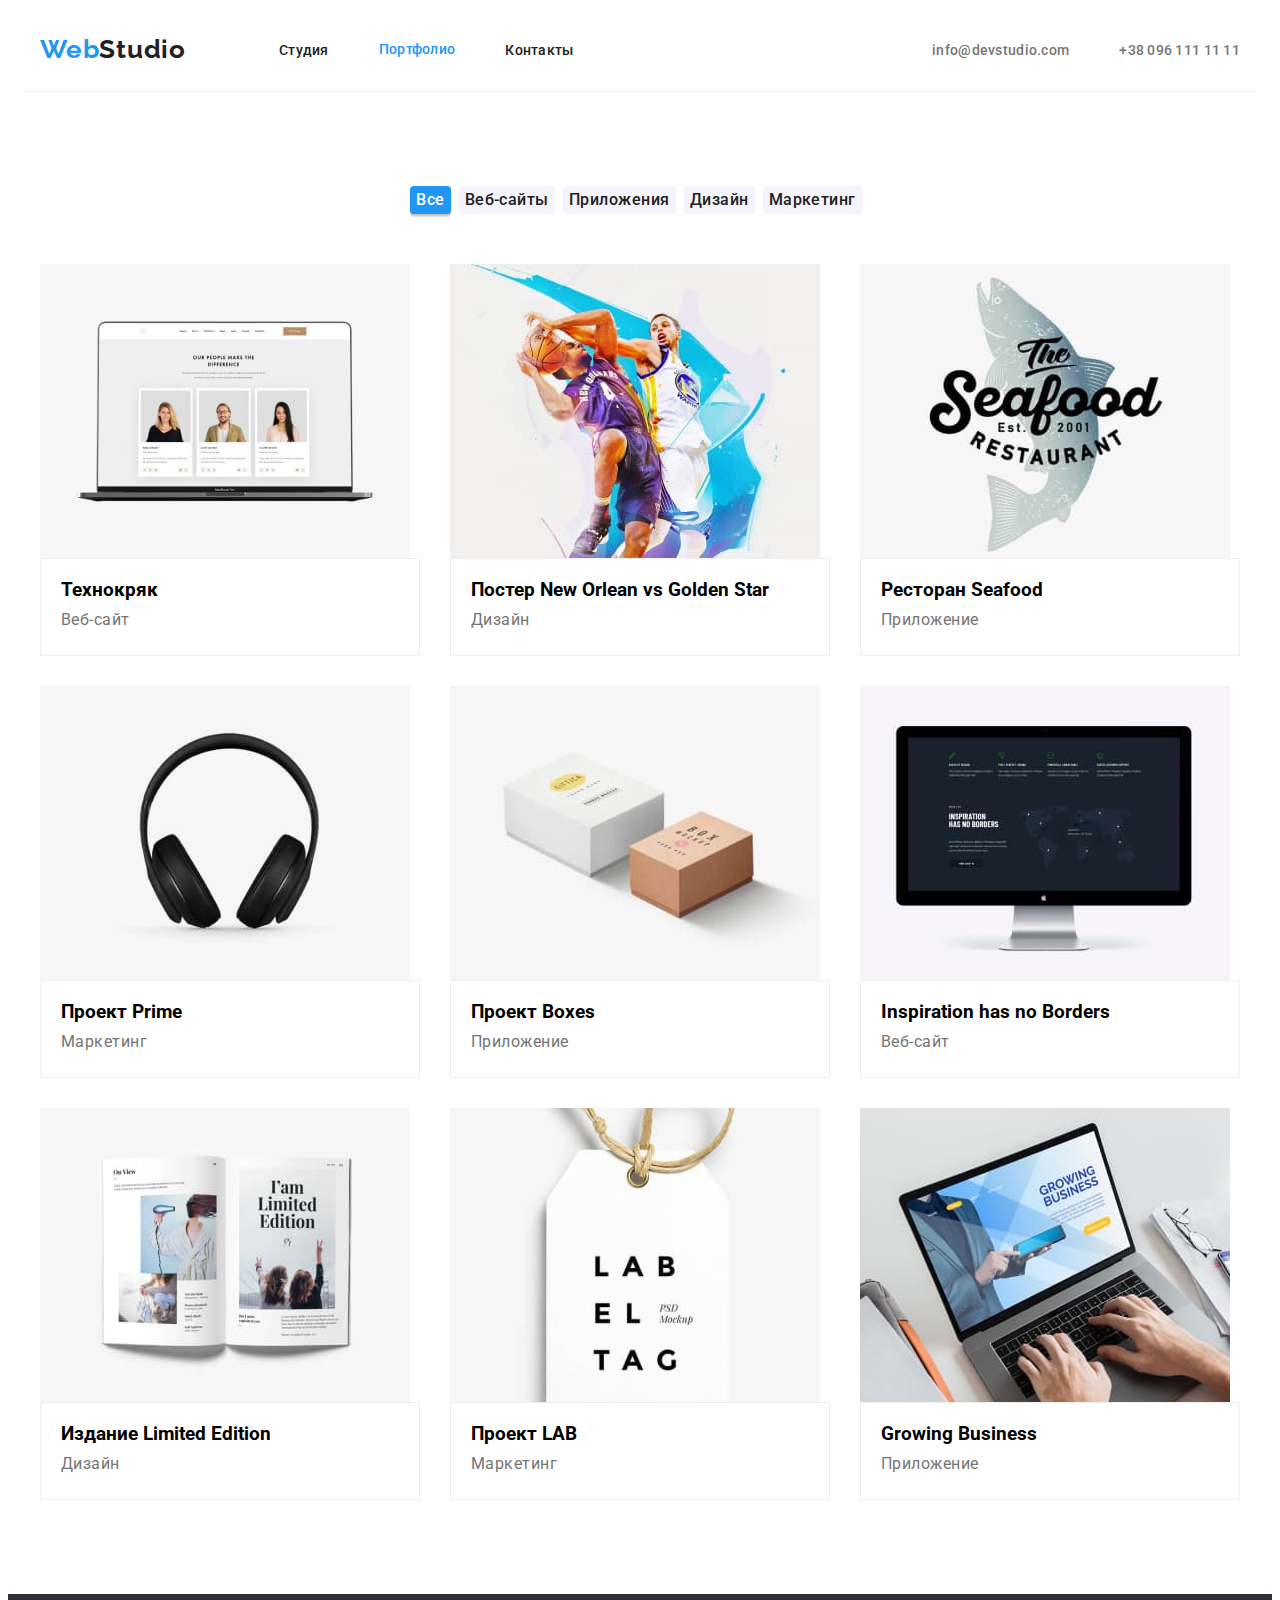
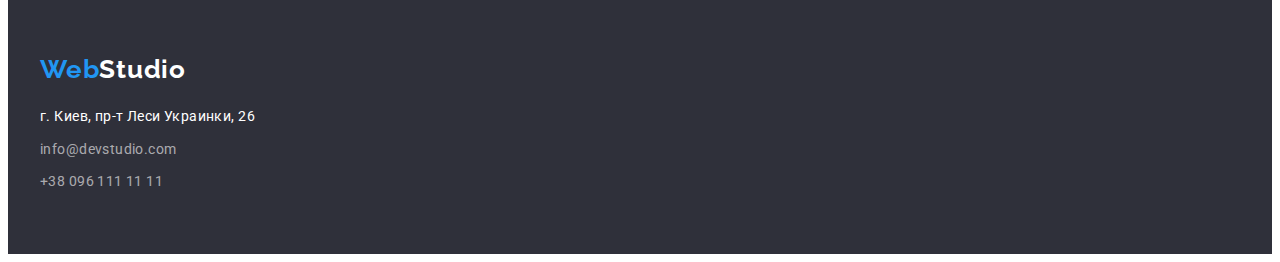
==== commit 47bcdc46: "Кнопки" ====
--- a/portfolio.html
+++ b/portfolio.html
@@ -20,7 +20,7 @@
     
     <body>
         <header class="header">
-            <div class="container header-container">
+            <div class="container header-container header-border">
             <a class="link link-logo" href=""><span class="logo-title">Web</span><span class="logo-item">Studio</span> </a>
             <nav>
                 <ul class="header-nav">
--- a/css/styles.css
+++ b/css/styles.css
@@ -52,7 +52,7 @@
   padding-left: 15px;
   padding-right: 15px;
   margin: 0 auto;
-  outline: 2px solid red;
+  /* outline: 2px solid red; */
 }
 .section {
 padding-top: 94px;
@@ -80,7 +80,11 @@
  
  }
  .header-container {display: flex;   
-   }
+     }
+ .header-border {
+   border-bottom: 1px solid #ECECEC;
+   
+ }
  .header-nav{ 
    display: block;
    display: flex;   
@@ -141,6 +145,12 @@
     letter-spacing: 0.06em;
     color: var(--first-title-color);
     cursor: pointer;
+    box-shadow: 0px 4px 4px rgba(0, 0, 0, 0.15);
+    border-radius: 4px;
+    width: 200px;
+    height: 50px;
+    
+
   }
   .hero-btn:hover,
   .hero-btn:focus {
@@ -307,7 +317,8 @@
     text-align: center;
     letter-spacing: 0.03em;
     color: var(--first-text-color);
-    margin-top:30px; }
+    padding-top: 30px; 
+     }
 
   .masters-item {
     font-weight: normal;
@@ -317,6 +328,12 @@
     letter-spacing: 0.03em;
     color: var(--second-text-color);
     margin-top: 10px;
+    padding-bottom: 30px;
+      }
+  .master-card {
+    background: #FFFFFF;
+    box-shadow: 0px 1px 3px rgba(0, 0, 0, 0.12), 0px 1px 1px rgba(0, 0, 0, 0.14), 0px 2px 1px rgba(0, 0, 0, 0.2);
+    border-radius: 0px 0px 4px 4px;
   }
   .footer {
     background-color: var(--basik-color);
@@ -368,6 +385,7 @@
     letter-spacing: 0.03em;
     color: var(--footer-text-color);
     margin-top: 9px;
+    padding-bottom: 60px;
   }
   .footer-tel:hover,
   .footer-tel:focus {
@@ -386,10 +404,14 @@
   .main-card{
     flex-basis: calc(100% / 3 - 30px);
     margin: 15px;
-    text-align: center;
+    text-align: left;
   }
   .card-item {   
-    margin-top: 20px;
+    padding-top: 20px;
+    background: #FFFFFF;
+    border: 1px solid #EEEEEE;
+    box-sizing: border-box;
+    padding-left: 20px;
   }
   .main-title {
     margin-top: 4px;
@@ -398,7 +420,7 @@
     list-style: none;
     margin-bottom: 50px;
   }
-  .mains-btn {
+  .mains-btn {    
     background-color: var(--accent-color);
     color: var(--first-title-color);
     font-family: Roboto;
@@ -409,12 +431,16 @@
     text-align: center;
     letter-spacing: 0.03em;
     cursor: pointer;
-  }
-  .mains-btn:hover,
+    background: #2196F3;
+    border-radius: 4px;    
+    border: 0px;
+    box-shadow: 0px 3px 1px rgba(0, 0, 0, 0.1), 0px 1px 2px rgba(0, 0, 0, 0.08), 0px 2px 2px rgba(0, 0, 0, 0.12);
+  }
+  .mains-btn:hover,   
   .mains-btn:focus {
     background-color: var(--btn-hover-color);
   }
-  .main-btn {
+  .main-btn {    
     background-color: var(--btn-second-color);
     color: var(--first-text-color);
     font-family: Roboto;
@@ -424,7 +450,11 @@
     line-height: 1.62;
     text-align: center;
     letter-spacing: 0.03em;
+    background: #F5F4FA;
+    border-radius: 4px;
     cursor: pointer;
+    border: 0px;
+
   }
 
   .main-btn:hover,
@@ -438,20 +468,25 @@
   line-height: 2;
   letter-spacing: 0.06em;
   color: var(--first-text-color);
-  margin-top: 20px;
+  margin-top: 20px;  
     }
+
+
 .main-title {
   font-weight: normal;
   font-size: 16px;
   line-height: 1.87;
   letter-spacing: 0.03em;
   color: var(--second-text-color);
+  padding-bottom: 20px;
 }
 .main-link {
   display: flex;
   justify-content: center;  
 }
-.main-button { 
-  margin-top: 50px;
+.main-button {   
+  display: flex;
+  text-align: center;
   margin-right: 8px;
-}
+  
+}
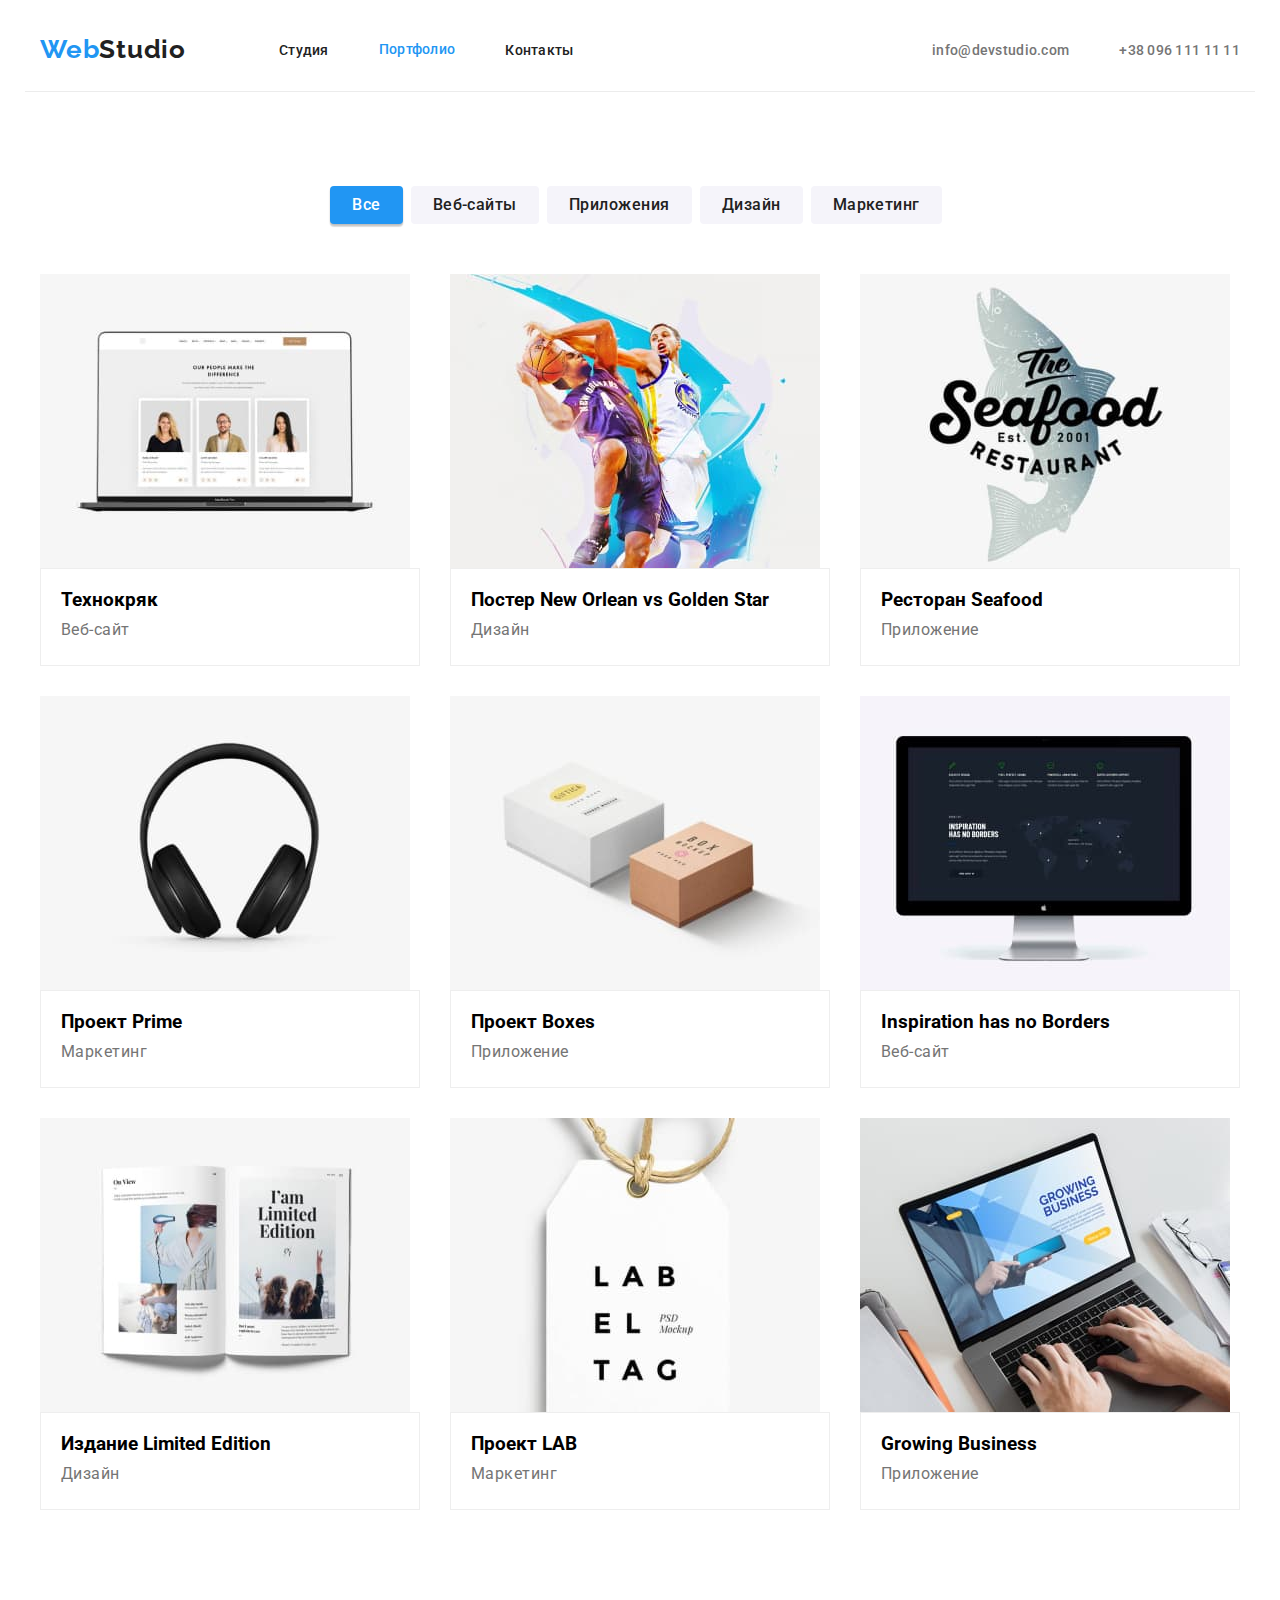
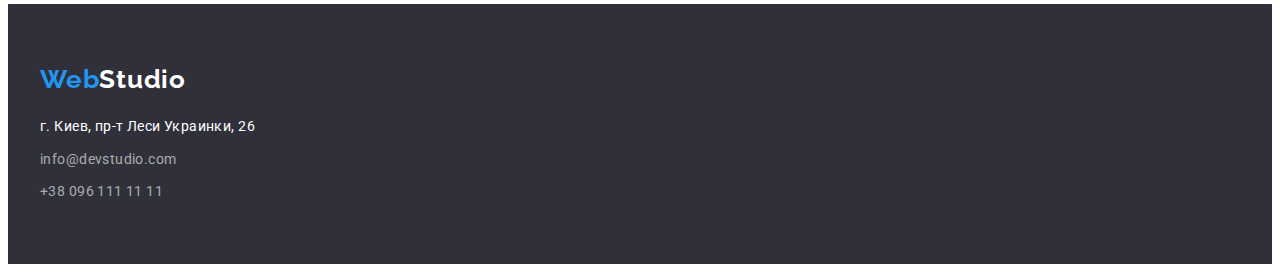
==== commit 2ad10a01: "Индекс" ====
--- a/portfolio.html
+++ b/portfolio.html
@@ -24,7 +24,7 @@
             <a class="link link-logo" href=""><span class="logo-title">Web</span><span class="logo-item">Studio</span> </a>
             <nav>
                 <ul class="header-nav">
-                    <li class="list list-header"><a class="link header-link" href="https://lehahorban.github.io/goit-markup-hw-02./">Студия</a></li>
+                    <li class="list list-header"><a class="link header-link" href="./index.html">Студия</a></li>
                     <li class="list list-header"><a class="link header-links" href="">Портфолио</a></li>
                     <li class="list list-header"><a class="link header-link" href="">Контакты</a> </li>
                 </ul>
--- a/css/styles.css
+++ b/css/styles.css
@@ -434,6 +434,7 @@
     background: #2196F3;
     border-radius: 4px;    
     border: 0px;
+    padding: 6px 22px;
     box-shadow: 0px 3px 1px rgba(0, 0, 0, 0.1), 0px 1px 2px rgba(0, 0, 0, 0.08), 0px 2px 2px rgba(0, 0, 0, 0.12);
   }
   .mains-btn:hover,   
@@ -454,7 +455,7 @@
     border-radius: 4px;
     cursor: pointer;
     border: 0px;
-
+    padding: 6px 22px;
   }
 
   .main-btn:hover,
@@ -482,11 +483,13 @@
 }
 .main-link {
   display: flex;
-  justify-content: center;  
-}
+  justify-content: center;
+  
+}
+
 .main-button {   
   display: flex;
   text-align: center;
   margin-right: 8px;
   
-}
+    }
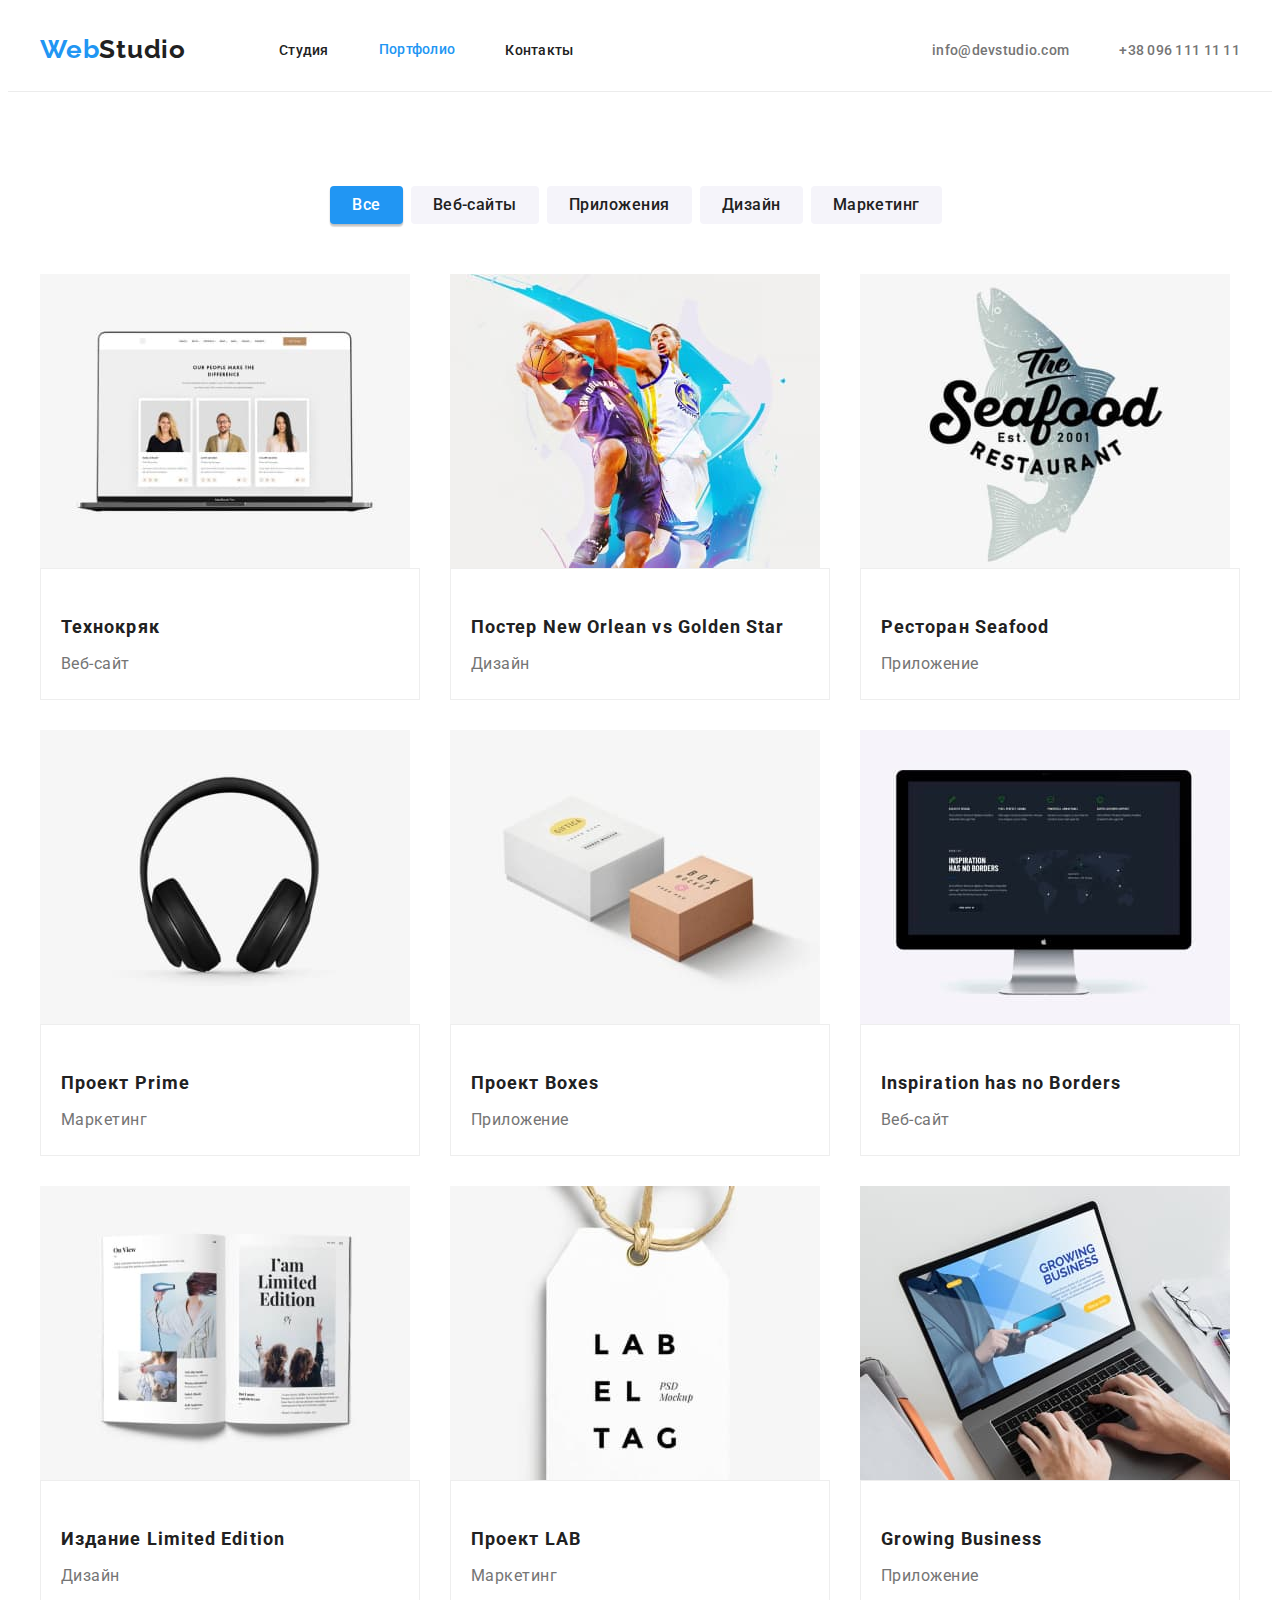
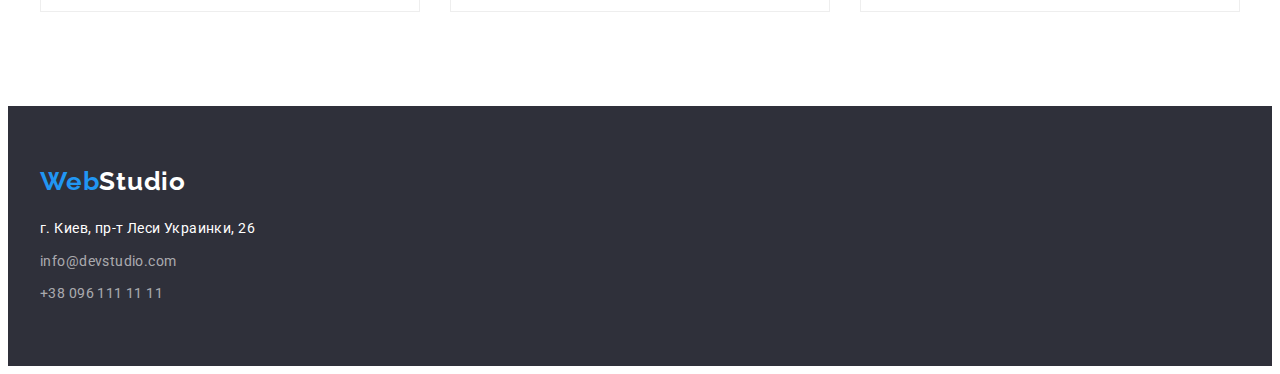
==== commit a8ea428c: "Внесение поправок" ====
--- a/portfolio.html
+++ b/portfolio.html
@@ -19,8 +19,8 @@
     </head>
     
     <body>
-        <header class="header">
-            <div class="container header-container header-border">
+        <header class="header header-border">
+            <div class="container header-container">
             <a class="link link-logo" href=""><span class="logo-title">Web</span><span class="logo-item">Studio</span> </a>
             <nav>
                 <ul class="header-nav">
--- a/css/styles.css
+++ b/css/styles.css
@@ -8,7 +8,7 @@
   --footer-text-color: rgba(255, 255, 255, 0.6);
   --btn-hover-color: #188ce8;
   --btn-second-color: #f5f4fa;
-  --background-item-color: #e5e5e5;
+  --background-item-color: #E5E5E5;
   --background-items-color: #f5f4fa;
 }
 body {
@@ -317,7 +317,7 @@
     text-align: center;
     letter-spacing: 0.03em;
     color: var(--first-text-color);
-    padding-top: 30px; 
+    
      }
 
   .masters-item {
@@ -328,16 +328,19 @@
     letter-spacing: 0.03em;
     color: var(--second-text-color);
     margin-top: 10px;
-    padding-bottom: 30px;
+    
       }
   .master-card {
     background: #FFFFFF;
     box-shadow: 0px 1px 3px rgba(0, 0, 0, 0.12), 0px 1px 1px rgba(0, 0, 0, 0.14), 0px 2px 1px rgba(0, 0, 0, 0.2);
     border-radius: 0px 0px 4px 4px;
+    padding-bottom: 30px;
+    padding-top: 30px; 
   }
   .footer {
     background-color: var(--basik-color);
     padding-top: 60px;
+    padding-bottom: 60px;
     display: flex;
       }    
 
@@ -385,7 +388,7 @@
     letter-spacing: 0.03em;
     color: var(--footer-text-color);
     margin-top: 9px;
-    padding-bottom: 60px;
+    
   }
   .footer-tel:hover,
   .footer-tel:focus {
@@ -406,16 +409,9 @@
     margin: 15px;
     text-align: left;
   }
-  .card-item {   
-    padding-top: 20px;
-    background: #FFFFFF;
-    border: 1px solid #EEEEEE;
-    box-sizing: border-box;
-    padding-left: 20px;
-  }
-  .main-title {
-    margin-top: 4px;
-  }
+  
+  
+    
   .main-link {
     list-style: none;
     margin-bottom: 50px;
@@ -462,7 +458,7 @@
   .main-btn:focus {
     background-color: var(--accent-color);
   }
-}
+
 .main-item {
   font-weight: bold;
   font-size: 18px;
@@ -478,9 +474,18 @@
   font-size: 16px;
   line-height: 1.87;
   letter-spacing: 0.03em;
-  color: var(--second-text-color);
-  padding-bottom: 20px;
-}
+  color: var(--second-text-color);  
+  margin-top: 4px;
+}
+.card-item {   
+    padding-top: 20px;
+    background: #FFFFFF;
+    border: 1px solid #EEEEEE;
+    box-sizing: border-box;
+    padding-left: 20px;
+    padding-bottom: 20px;
+  }
+
 .main-link {
   display: flex;
   justify-content: center;
